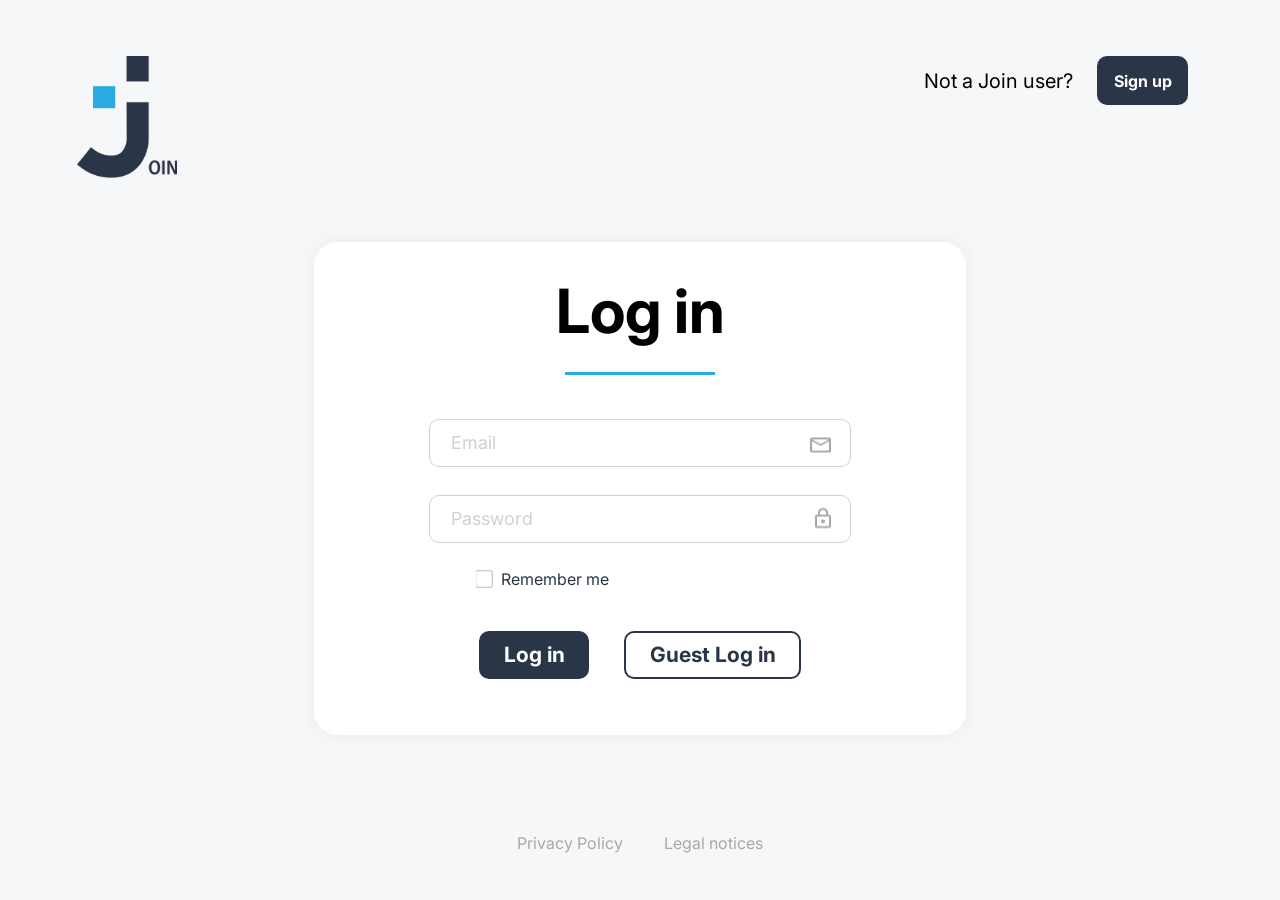
==== index.html @ 50a46d5f "log in mobile" ====
<!DOCTYPE html>
<html lang="en">
<head>
    <meta charset="UTF-8">
    <meta name="viewport" content="width=device-width, initial-scale=1.0">
    <title>Join</title>
    <link rel="icon" type="image/png" href="assets/img/logo_dark.png"/>
    <link rel="stylesheet" href="style.css">
    <script src="script.js"></script>
    <script src="js/index.js"></script>
    <link rel="preconnect" href="https://fonts.googleapis.com">
    <link rel="preconnect" href="https://fonts.gstatic.com" crossorigin>
    <link href="https://fonts.googleapis.com/css2?family=Inter:wght@100..900&display=swap" rel="stylesheet">
</head>

<body>

   <div class="index-main">
        <div class="index-header">
            <img src="assets/img/logo_dark.png" class="index-header-logo">
            <div class="index-header-div" id="signed-up-div">
             <span class="index-header-text">Not a Join user?</span>
             <button class="sign-up-btn" onclick="redirectTo('sign_up.html')">Sign up</button>
            </div>
            <div id="msg-div">You signed up successfully</div>
        </div>

        <div class="log-in">
        <h2>Log in</h2>
        <div class="log-in-underline"></div>
        <form onsubmit="logIn(); return false">
            <div class="index-input-container">
                <img src="assets/img/mail.png" class="index-input-icon" id="mail-icon">
                <input type="text" placeholder="Email" id="mail"  class="index-input" required>
            </div>
            <div class="index-input-container">
                <img src="assets/img/lock.png" class="index-input-icon" id="lock-icon">
                <input type="password" placeholder="Password" id="password" class="index-input" required>
            </div>

            <div class="log-in-row">
                <div class="checkbox-container">
                    <input type="checkbox" id="remember" name="remember" class="remember-checkbox">
                    <label for="remember" class="checkbox-label">Remember me</label>
                </div>
                <button class="forgot-btn">I forgot my password</button>

            </div>
           
            <div class="log-in-buttons-div" >
                <button type="submit" class="log-in-btn">Log in</button>
                <button class="guest-log-in-btn">Guest Log in</button>
            </div>
            
        </form>
        </div>

        <div class="index-header-div" id="sign-up-div-mobile">
            <span class="index-header-text">Not a Join user?</span>
            <button class="sign-up-btn" onclick="redirectTo('sign_up.html')">Sign up</button>
           </div>
    
    <div class="index-link-div">
        <a href="privacy_policy.html">Privacy Policy</a>
        <a href="legal_notice.html">Legal notices</a>
    </div>

   </div>

</body>
</html>
---- style.css ----
*{
    margin: 0;
    font-family: "Inter", sans-serif;
    box-sizing: border-box;
}

main{
    position: fixed;
    top: 96px;
    left: 232px;
    padding-top: 110px; 
    padding-left: 96px;
    background-color: rgb(246, 247, 248);
    width: 100vw;
    height: 100vh;
}

main * {
    border-radius: 10px;
}

.sidebar{
    position: fixed;
    display: flex;
    flex-direction: column;
    align-items: center;
    background-color: rgb(42, 54, 71);
    height: 100vh;
    width: 232px ;
    z-index: 10;
    border-radius: unset;
}

.sidebar-logo{
    width: 100.03px;
    height: 121.97px;
    margin-top: 64px;
    margin-bottom: 64px;
}

.sidebar-icon{
    height: 25px;
    width: 25px;
    margin-right: 8px;
    margin-left: 48px;
}

.sidebar-menu{
    display: flex;
    flex-direction: column;
    align-items: center;
    width: 100%;
    gap: 15px;
    margin-top: 64px;
}

.sidebar-menu-div{
    display: flex;
    align-items: center;
    height: 46px;
    width: 100%;
    color: rgb(205, 205, 205);
    transition: all 125ms;
    font-size: 16px;
}

a{
    text-decoration: none;
}

.sidebar-menu-div:hover{
    cursor: pointer;
    background-color: rgb(9, 25, 49);
}

.active-link{
    background-color: rgb(9, 25, 49);
    color: white;
}

.sidebar-menu-2{
    width: 100%;
    align-items: flex-start;
    gap: 4px;
    margin-top: 283px;
}

.sidebar-menu-2 a{
    color: rgb(168, 168, 168);
    font-size: 14px;
    padding: 8px 0 8px 0;
}

.sidebar-menu-2 a:hover{
    cursor: pointer;
    font-weight: bold;
    color: rgba(41, 171, 226, 1);
}

.sidebar-2-div{
    display: flex;
    flex-direction: column;
    width: 50%;
    margin-left: 56px;
}


header{
    position: fixed;
    top: 0;
    width: 100vw;
    height: 96px;
    display: flex;
    justify-content: space-between;
    align-items: center;
    box-shadow: 0px 4px 4px 0px rgba(0, 0, 0, 0.1);
    padding: 20px 40px 20px 348px;
    gap: 0px;
    z-index: 5;
    border-radius: unset;
}

.header-title{
    font-size: 20px;
    font-weight: 400;
}

.header-icons{
    display: flex;
    align-items: center;
    gap: 16px;
}

.help-icon{
    height: 20px;
    width: 20px;
    margin-right: 8px;
    transition: transform 100ms;
}

.help-icon:hover{
    cursor: pointer;
    transform: scale(1.2);
}

.user-initials{
    width: 48px;
    height: 48px;
    border: 3px solid rgba(42, 54, 71, 1);
    border-radius: 50%;
    display: flex;
    justify-content: center;
    align-items: center;
    color: rgba(41, 171, 226, 1);
    font-weight: bold;
    font-size: 20px;
}

.user-initials:hover{
    cursor: pointer;
    background-color: rgb(230, 230, 230);
}


.user-menu{
    position: absolute;
    top: 96px;
    right: 24px;
    display: flex;
    flex-direction: column;
    justify-content: center;
    background-color: rgba(42, 54, 71, 1);
    width: 158px;
    height: 164px;
    padding: 10px;
    gap: 8px;
    border-top-left-radius: 20px; 
    border-bottom-left-radius: 20px;
    border-bottom-right-radius: 20px;
    z-index: 25;
}

.user-menu a{
    color: rgb(205, 205, 205);
    text-decoration: none;
    font-size: 16px;
    padding: 8px 16px 8px 16px;
    
}

.user-menu a:hover{
    cursor: pointer;
    background-color: rgba(42,61,89,255);
}

.user-menu-bg{
    position: fixed;
    top: 0;
    left: 0;
    width: 100%;
    height: 100%;
    background: transparent;
    z-index: 20;
}

.d-none{
    display: none;
}

.header-logo-mobile{
    display: none;
    width: 32px;
    height: 39.02px;
}


.mobile-menu{
    display: flex !important;
    justify-content: space-between;
    align-items: center;
    padding: 0px 16px 0px 16px;
    background-color: rgb(42, 54, 71);
    position: fixed;
    bottom: 0;
    left: 0;
    width: 100vw;
    height: 80px;

}


.mobile-menu-div{
    padding: 15px 1px 15px 1px;
    color: rgb(205, 205, 205);
    font-size: 14px;
    line-height: 16.8px;
    display: flex;
    flex-direction: column;
    align-items: center;
    gap: 4px;   
    border-radius: 15px;
    width: 76px;
    height: 76px;
}

.mobile-menu-icon{
    width: 24px;
    height: 24px;
}

.mobile-menu-div:hover{
    cursor: pointer;
    background-color: rgb(9, 25, 49);
}



@media(min-width: 601px){
    .mobile-menu{
        display: none !important;
    }
    main{
        top: 96px;
        right: 232px;
    }
  
}


@media(max-width: 768px){
    header{
        padding: 20px 40px 20px 260px;
    }
}

@media(max-width: 600px){
    .sidebar{
        display: none;
    }
    .header-title{
        display: none;
    }
    .header-logo-mobile{
        display: block;
    }
    header{
        padding: 20px 16px 20px 16px;
        height: 80px;
    }
    .user-menu{
        top: 80px;
    }
    .help-icon{
        display: none;
    }
    .mobile-menu{
        display: block;
    }
    main{
        top: 80px;
        right: 0;
    }
}


h1{
    font-weight: 700;
    font-size: 61px;
}


form label{
    display: block;
    color: rgba(42, 54, 71, 1);
}

.add-task-form{
    display: flex;
    margin-top: 32px;
}

form input{
    width: 100%;
    border: 1px solid rgba(209, 209, 209, 1);
    padding: 12px 21px 12px 21px;
    gap: 10px;
    height: 48px;
    font-size: 18px;
    margin-top: 4px;
}

form select{
    width: 100%;
    border: 1px solid rgba(209, 209, 209, 1);
    padding: 12px 16px 12px 16px;
    gap: 10px;
    height: 48px;
    font-size: 18px;
    margin-top: 4px;
}



input::placeholder, textarea::placeholder{
    color: rgba(209, 209, 209, 1);
}

#description{
    height: 120px; 
    overflow: auto;
    vertical-align: top;
    box-sizing: border-box;
    border: 1px solid rgba(209, 209, 209, 1);
    padding: 18px 16px 18px 16px;
    gap: 10px;
    width: 100%;
    font-size: 18px;
    margin-top: 4px;
}


.addTaskColumn{
    width: 440px;
}

.addTaskBorder{
    background-color:  rgba(209, 209, 209, 1);
    height: 424px;
    width: 1px;
    margin-left: 32px;
    margin-right: 32px;
}

.input{
    margin-bottom: 8px;
}


.required-label{
    font-size: 12px;
    color: rgba(255, 129, 144, 1);
    height: 15px;
    opacity: 0;
}

.prio-btns{
    display: flex;
    justify-content: space-between;
    flex-wrap: wrap;
    margin-top: 8px;
    width: 100%;
}

.input-container{
    position: relative;
    height: 56px;
    width: 136px;
}

.input-container input{
    position: absolute;
    height: 100%;
    width: 100%;
    cursor: pointer;
    z-index: 2;
    opacity: 0;
}


.input-container .radio-tile{
    display: flex;
    align-items: center;
    justify-content: center;
    height: 100%;
    transition: all 125ms ease;
    background-color: white;
}


input:checked + #urgent-tile{
    background-color: rgb(255, 61, 0);
}
input:checked + #medium-tile{
    background-color: rgb(255, 168, 0);
}
input:checked + #low-tile{
    background-color: rgb(122, 226, 41);
}

#medium-img{
    filter: brightness(0) saturate(100%) invert(65%) sepia(96%) saturate(1913%) hue-rotate(357deg) brightness(103%) contrast(108%);
}

input:checked + .radio-tile label, input:checked + .radio-tile img{
    color: white;
    filter: brightness(0) saturate(100%) invert(100%) sepia(0%) saturate(3496%) hue-rotate(202deg) brightness(109%) contrast(94%) !important;
    font-weight: bold;
}

.radio-tile img{
    margin-left: 8px;
}


.subtask-input-container{
    display: flex;
    align-items: center;
    border: 1px solid rgba(209, 209, 209, 1);
    background-color: white;
    height: 48px;
    padding-bottom: 3px;
}

#subtasks{
    width: 93%;
    border: none;
    height: 96%;
}

#subtasks:focus{
    outline:none;
}

.subtask-input-container:focus-within{
    outline: 1px solid black;
}

label{
    margin-bottom: 4px;
}

.add-subtask-icon:hover{
    cursor: pointer;
    background: rgb(228, 228, 228);
    border-radius: 50%;
}

#subtasks-list{
    margin-top: 4px;
    width: 100%;
    padding: 0;
}

#subtasks-list li{
    display: flex ;
    justify-content: space-between;
    align-items: center;
    padding: 2px 8px 2px 32px;
    width: 100%;
    transition: all 125ms ease;
}

.subtasks-icons{
    display: flex;
    gap: 8px;
    padding-top: 4px;
}

.subtask-icon{
    height: 20px;
    width: 20px;
    opacity: 0;
}

.subtask-input{
    padding: 0;
    font-size: 14px;
    border: none;
    padding-left: 4px;
    height: 18px;
    width: 80%;
    margin: 0;
    transition: all 125ms ease;
    background-color: rgb(246, 247, 248)
}

.subtask-input:focus{
    outline: none ;
}

.subtask-input:hover{
    cursor: pointer;
    background-color: rgb(228, 228, 228);
}

.bullet-point{
    width: 3px;
    height: 3px;
    margin-right: 0;
}

#subtasks-list li:hover{
    background-color: rgb(228, 228, 228);
    cursor: pointer;
}

#subtasks-list li:hover .subtask-input{
    background-color: rgb(228, 228, 228);
}

#subtasks-list li:hover .subtask-icon {
    opacity: 1;
  }

  .subtask-icon:hover{
    transform: scale(1.2);
  }

  .form-bottom{
    position: fixed;
    bottom: 80px;
    display: flex;
    justify-content: space-between;
    align-items: end;
    width: 944px;
  }

.red{
    color: rgb(255, 129, 144);
}

.form-btns-div{
    width: 309px;
    display: flex;
    justify-content: space-between;
}

.form-btns-div button{
    height: 56px;
    display: flex;
    align-items: center;
    justify-content: center;
    transition: all 75ms ease;
}

.clear-btn{
    width: 110px;
    color: rgba(42, 54, 71, 1);
    font-size: 20px;
    border: 1px solid rgba(42, 54, 71, 1);
    background-color: white;
}

.create-task-btn{
    font-size: 21px;
    font-weight: 700;
    width: 183px;
    color: white;
    background-color: rgba(42, 54, 71, 1);
    border: unset;
}


.btn-icon{
    margin-left: 4px;
}

.clear-btn:hover{
    cursor: pointer;
    border: 2px solid rgba(41, 171, 226, 1);
    color: rgba(41, 171, 226, 1);
}

.create-task-btn:hover{
    cursor: pointer;
    background-color: rgba(41, 171, 226, 1);
}

.clear-btn:hover .btn-icon{
    filter: brightness(0) saturate(100%) invert(55%) sepia(74%) saturate(886%) hue-rotate(165deg) brightness(94%) contrast(87%);
}


.info-header{
    display: flex;
    justify-content: space-between;
    align-items: center;
    width: 95%;
    margin-bottom: 24px;
}

.return-img{
    width: 37px;
    height: 37px;
    transition: all 100ms ease;
}

.return-img:hover{
    cursor: pointer;
    transform: scale(1.1)
}

.info-main{
    position: fixed;
    top: 96px;
    left: 232px;
    padding-top: 110px; 
    padding-left: 96px;
    padding-right: 40px;
    background-color: rgb(246, 247, 248);
    width: calc(100vw - 232px);
    height: calc(100vh - 96px);
    overflow: auto;
}

h2{
    margin-top: 24px;
}

.blue{
    color:rgba(41, 171, 226, 1);
}



@media(max-height: 800px){
    header{
        height: 88px;
    }
    .user-initials{
        width: 40px;
        height: 40px;
        font-size: 16px;
    }
    main{
        top: 88px;
        padding-left: 80px;
        padding-top: 40px;
    }
    .info-main{
        top: 88px;
        padding-left: 80px;
        padding-top: 40px;
        padding-bottom: 40px;
        height: calc(100vh - 88px);
    }
    .sidebar-menu{
        margin-top: 20px;
    }
    .sidebar-menu-2{
        margin-top: 18vh;
    }
    h1{
        font-size: 48px;
    }
    .add-task-form{
        margin-top: 32px;
    }
    form input{
        height: 40px;
        font-size: 16px;
    }
    form select{
        height: 40px;
        font-size: 16px;
    }
    #description{
        height: 100px;
        font-size: 16px;
    }
    .addTaskColumn{
        width: 30vw;
    }
    .addTaskBorder{
        height: 55vh;
    }
    .input-container{
        height: 48px;
    }
    .subtask-input-container{
        height: 40px;
    }
    #subtasks-list li{
        font-size: 14px;
    }
    .form-bottom{
        width: 64vw;
        bottom: 32px;
    }
    .form-btns-div{
        width: 23vw;
    }
    .form-btns-div button{
        height: 44px;
    }
    .clear-btn{
        width: 10vw;
        font-size: 17px;
    }
    .create-task-btn{
        font-size: 18px;
        width: 12vw;
    }
    form select{
        padding: 8px 16px 8px 16px;
    }

}


::-webkit-scrollbar {
    width: 0.6vw;
    color: rgb(7, 7, 31);
    
  }

  ::-webkit-scrollbar-track {
    background: rgb(246, 247, 248);
  }

  ::-webkit-scrollbar-thumb {
    background: grey;
    border-radius: 16px;
  }

  ::-webkit-scrollbar-thumb:hover {
    background: #555;
  }


.help-table{
    width: 100%;
    border-collapse: collapse;
    margin-bottom: 24px;
}

.help-table td{
    vertical-align: top;
    padding: 10px;
}

.help-table td:first-child {
    padding-right: 20px;
}

.help-table h2, .help-table h3, .help-table span {
    margin: 0;
}

.help-table h2 {
    margin-bottom: 10px;
}


.index-main{
    width: 100vw;
    height: 100vh;
    display: flex;
    flex-direction: column;
    align-items: center;
    background-color: rgb(246, 247, 248);
}

.index-header{
    width: 100%;
    display: flex;
    justify-content: space-between;
    padding-left: 77px;
    padding-right: 77px;
    margin-top: 56px;
}

.index-header-logo{
    height: 121.97px;
    width: 100.03px;
}

.index-header-div{
    display: flex;
    align-items: center;
    height: 49px;
    width: 279px;
}

.index-header-text{
    font-size: 20px;
    margin-right: 24px;
}

.sign-up-btn{
    height: 49px;
    width: 91px;
    color: white;
    background-color: rgba(42, 54, 71, 1);
    font-size: 16px;
    font-weight: 700;
    border-radius: 10px;
    border: unset;
    transition: all 125ms ease;
}

.sign-up-btn:hover{
    cursor: pointer;
    background-color: rgba(41, 171, 226, 1);
}

.log-in{
    width: 652px;
    height: 493px;
    background-color: white;
    display: flex;
    flex-direction: column;
    align-items: center;
    border-radius: 24px;
    margin-top: 64px;
    box-shadow: 0px 0px 14px 3px rgba(0, 0, 0, 0.04);
}

.log-in h2{
    font-size: 61px;
    margin-top: 32px;
}

.index-input-container{
    position: relative;
    width: 100%;
    display: flex;
    align-items: center;
}

.index-input-icon{
    border-radius: 0;
    position: absolute;
    right: 20px;
    transform: translateY(-50%);
}

#mail-icon{
    width: 21px;
    height: 16px;
}

#lock-icon{
    width: 16px;
    height: 21px;
}

.index-input{
    border-radius: 10px;
    width: 100%;
    margin-bottom: 24px;
    height: 48px;
}

.log-in form{
    width: 422px;
    display: flex;
    flex-direction: column;
    align-items: center;
    margin-top: 16px;
}

.log-in-underline{
    background-color: rgba(41, 171, 226, 1);
    height: 3px;
    width: 150px;
    margin-top: 24px;
    margin-bottom: 24px;
}

.checkbox-container{
    display: flex;
    align-items: center;
    white-space: nowrap;
    width: 142px;
    height: 24px;
}

.checkbox-label{
    margin: 0;
}


input[type=checkbox] {
    transform: scale(0.5);
    margin: 0;
}

.log-in-buttons-div{
    margin-top: 32px;
    display: flex;
    width: 322px;
    height: 48px;
    justify-content: space-between;
}

.log-in-btn{
    height: 100%;
    width: 110px;
    color: white;
    background-color: rgba(42, 54, 71, 1);
    border-radius: 10px;
    font-weight: 700;
    font-size: 21px;
    border: unset;
    transition: all 125ms ease;
}

.checkbox-label:hover{
    cursor: pointer;
}

.remember-checkbox:hover{
    cursor: pointer;
}

.log-in-btn:hover{
    cursor: pointer;
    background-color: rgba(41, 171, 226, 1);
}


.guest-log-in-btn{
    height: 100%;
    width: 177px;
    color: rgba(42, 54, 71, 1);
    border: 2px solid rgba(42, 54, 71, 1);
    background-color: white;
    border-radius: 10px;
    font-weight: 700;
    font-size: 21px;
    transition: all 125ms ease;
}

.guest-log-in-btn:hover{
    cursor: pointer;
    color: rgba(41, 171, 226, 1);
    border: 2px solid rgba(41, 171, 226, 1);
}

.log-in-row{
    display: flex;
    margin-bottom: 8px;
}

.forgot-btn{
    background: transparent;
    border: none;
    color: rgba(41, 171, 226, 1);
    font-size: 16px;
    margin-left: 32px;
    opacity: 0;
}

.index-link-div{
    display: flex;
    justify-content: space-between;
    width: 246px;
    height: 35px;   
    position: fixed;
    bottom: 32px;
}

.index-link-div a{
    text-decoration: none;
    color: rgba(168, 168, 168, 1);
    font-size: 16px;
    transition: all 100ms ease;
}

.index-link-div a:hover{
    color: rgba(41, 171, 226, 1);
    font-weight: bold;
}

.sign-up{
    position: relative;
    width: 598px;
    height: 630px;
    background-color: white;
    display: flex;
    flex-direction: column;
    align-items: center;
    border-radius: 24px;
    margin-top: 32px;
    box-shadow: 0px 0px 14px 3px rgba(0, 0, 0, 0.04);
}

.index-header-2{
    width: 100%;
    display: flex;
    justify-content: flex-start;
    padding-left: 77px;
    padding-right: 77px;
    margin-top: 32px;
}

.sign-up h2{
    font-size: 61px;
    font-weight: 700;
}

.sign-up form{
    width: 422px;
    display: flex;
    flex-direction: column;
    align-items: center;
    margin-top: 16px;
}

.sign-up form input[type=checkbox] {
    transform: scale(1);
    margin-right: 16px;
}

.sign-up-row{
    width: 100%;
    display: flex;
    justify-content: center;
}

.sign-up-btn-2{
    height: 55px;
    width: 110px;
    color: white;
    background-color: rgba(42, 54, 71, 1);
    border-radius: 10px;
    font-weight: 700;
    font-size: 21px;
    border: unset;
    transition: all 125ms ease;
    margin-top: 32px;
}

.sign-up-btn-2:hover{
    cursor: pointer;
    background-color: rgba(41, 171, 226, 1);
}

.sign-up-btn-2:disabled:hover {
    background-color: rgba(42, 54, 71, 1); 
    cursor: default; 
}

.checkbox-container-2{
    display: flex;
    align-items: center;
    white-space: nowrap;
    width: 231px;
    height: 24px;
    margin-top: 8px;
}

.checkbox-container-2 a{
    text-decoration: none;
    color: rgba(41, 171, 226, 1);
}

.return-img-sign-up{
    position: absolute;
    left: 48px;
    top: 44px;
    transition: all 100ms ease;
}

.return-img-sign-up:hover{
    cursor: pointer;
    transform: scale(1.1)

}



#msg-div{
    width: 312px;
    height: 56px;
    color: white;
    background-color: rgba(42, 54, 71, 1);
    font-size: 20px;
    border-radius: 16px;
    display: flex;
    justify-content: center;
    align-items: center;
    display: none;
}


@media (max-height:800px){
    .index-header, .index-header-2{
        margin-top: 24px;
    }
    .index-header-logo{
        height: 100px;
        width: 80px;
    }
    .index-header-div{
        height: 40px;
    }
    .index-header-text{
        font-size: 18px;
    }
    .sign-up-btn{
        height: 40px;
    }
    .log-in{
        height: 420px;
        width: 520px;
        margin-top: 56px;
    }
    .log-in h2, .sign-up h2{
        font-size: 48px;
        margin-top: 32px;
    }
    .index-input{
        height: 40px;
        margin-bottom: 24px;
    }
    .sign-up .index-input{
        margin-bottom: 12px;
    }
    .sign-up .index-input-icon{
        margin-top: 12px;
    }
    .log-in form{
        margin-top: 16px;
        width: 400px;
    }
    .checkbox-container{
        height: 16px;
    }
    .log-in-buttons-div{
        margin-top: 24px;
        height: 40px;
    }
    .index-link-div{
        bottom: 8px;
    }
    .index-link-div a{
        font-size: 14px;
    }

    .sign-up{
        width: 550px;
        height: 510px;
    }
    .sign-up form{
        margin-top: 8px;
    }
    .sign-up-btn-2{
        margin-top: 24px;
    }
}


#sign-up-div-mobile{
    display: none;
}

@media(max-width:600px){
    #signed-up-div{
        display: none;
    }
    #sign-up-div-mobile{
        display: block;
        margin-top: 32px;
    }
    .index-header-logo{
        width:64px;
        height: 78px;
    }
    .index-header{
        padding-left: 40px;
    }
    .log-in, .sign-up{
        width: 100%;
    }
    .sign-up{
        height: 540px;
    }
    .index-input{
        height: 48px;
    }
    .log-in form, .sign-up form{
        width: 80%;
    }
    .log-in-buttons-div{
        width: 75%;
    }
}

@media(max-width: 500px){
    .log-in{
        height: 460px;
        margin-top: 40px;
    }
    .log-in h2, .sign-up h2{
        font-size: 47px;
        margin-top: 24px;
    }
    .sign-up{
        height: 500px;
    }

    .log-in-buttons-div{
       flex-direction: column;
       width: 100%;
       height: 100px;
       align-items: center;
    }
    .log-in-btn{
        width: 180px;
        margin-bottom: 8px;
        height: 51px;
    }
    .guest-log-in-btn{
        width: 180px;
        height: 51px;
    }
    .log-in-underline{
        margin-top: 16px;
        margin-bottom: 8px;
    }
    .index-header-text{
        font-size: 16px;
    }
   
}

@media(max-width: 400px){
    .log-in-buttons-div{
        margin-top: 8px;
     }
     .return-img-sign-up{
        left: 32px;
     }
}
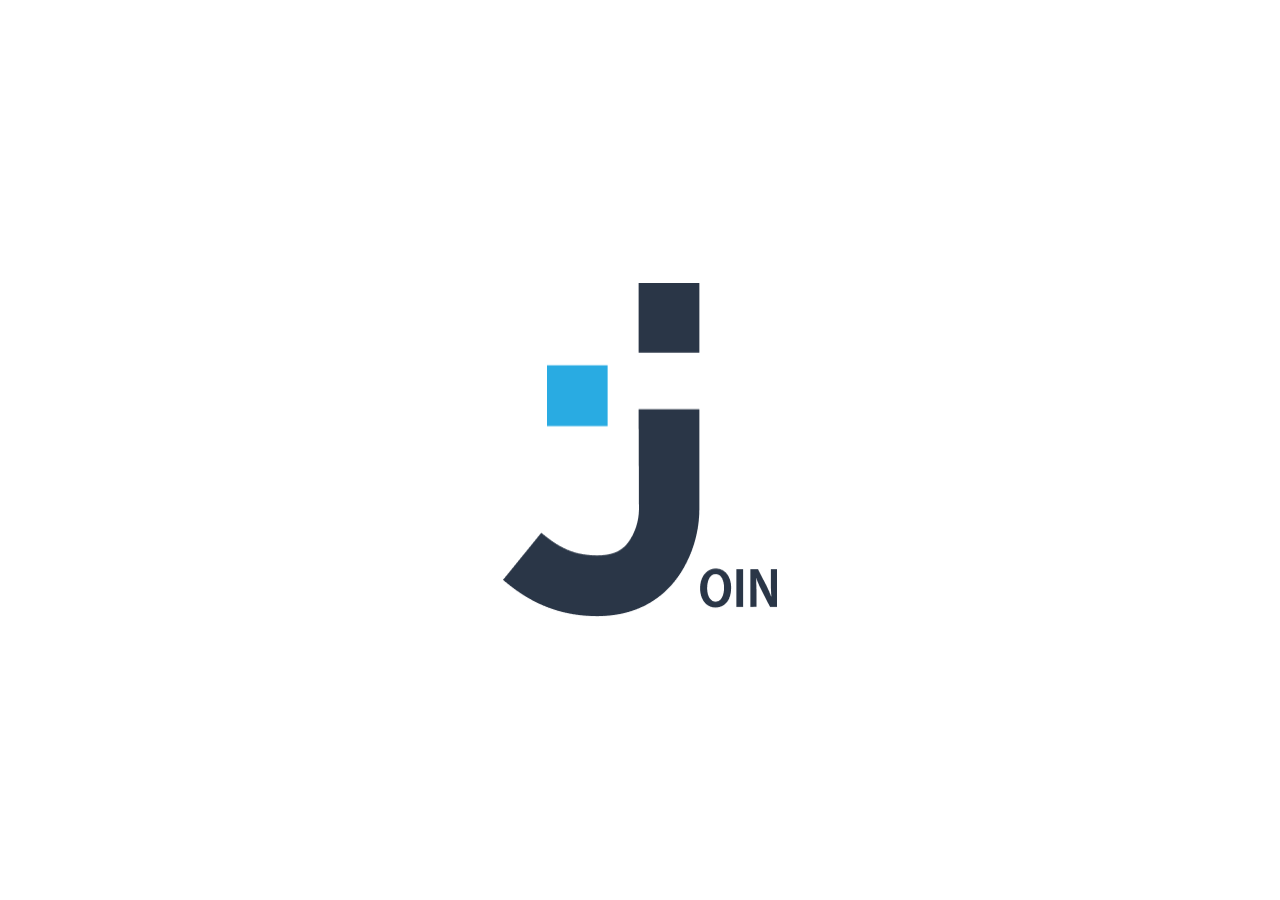
==== commit 7c2864df: "index logo animation" ====
--- a/index.html
+++ b/index.html
@@ -14,10 +14,13 @@
 </head>
 
 <body>
+    <div class="initial-logo-div" id="initial-logo-div">
+        <img src="assets/img/logo_dark.png" class="initial-index-logo" id="initial-index-logo">
+    </div>
 
-   <div class="index-main">
+   <div class="index-main hidden" id="main-content">
         <div class="index-header">
-            <img src="assets/img/logo_dark.png" class="index-header-logo">
+            <img src="assets/img/logo_dark.png" class="index-header-logo" id="index-header-logo">
             <div class="index-header-div" id="signed-up-div">
              <span class="index-header-text">Not a Join user?</span>
              <button class="sign-up-btn" onclick="redirectTo('sign_up.html')">Sign up</button>
@@ -26,46 +29,45 @@
         </div>
 
         <div class="log-in">
-        <h2>Log in</h2>
-        <div class="log-in-underline"></div>
-        <form onsubmit="logIn(); return false">
-            <div class="index-input-container">
-                <img src="assets/img/mail.png" class="index-input-icon" id="mail-icon">
-                <input type="text" placeholder="Email" id="mail"  class="index-input" required>
-            </div>
-            <div class="index-input-container">
-                <img src="assets/img/lock.png" class="index-input-icon" id="lock-icon">
-                <input type="password" placeholder="Password" id="password" class="index-input" required>
-            </div>
+            <h2>Log in</h2>
+            <div class="log-in-underline"></div>
+            <form onsubmit="logIn(); return false">
+                <div class="index-input-container">
+                    <img src="assets/img/mail.png" class="index-input-icon" id="mail-icon">
+                    <input type="text" placeholder="Email" id="mail"  class="index-input" required>
+                </div>
+                <div class="index-input-container">
+                    <img src="assets/img/lock.png" class="index-input-icon" id="lock-icon">
+                    <input type="password" placeholder="Password" id="password" class="index-input" required>
+                </div>
 
-            <div class="log-in-row">
-                <div class="checkbox-container">
-                    <input type="checkbox" id="remember" name="remember" class="remember-checkbox">
-                    <label for="remember" class="checkbox-label">Remember me</label>
+                <div class="log-in-row">
+                    <div class="checkbox-container">
+                        <input type="checkbox" id="remember" name="remember" class="remember-checkbox">
+                        <label for="remember" class="checkbox-label">Remember me</label>
+                    </div>
+                    <button class="forgot-btn">I forgot my password</button>
+
                 </div>
-                <button class="forgot-btn">I forgot my password</button>
-
-            </div>
-           
-            <div class="log-in-buttons-div" >
-                <button type="submit" class="log-in-btn">Log in</button>
-                <button class="guest-log-in-btn">Guest Log in</button>
-            </div>
             
-        </form>
+                <div class="log-in-buttons-div" >
+                    <button type="submit" class="log-in-btn">Log in</button>
+                    <button class="guest-log-in-btn">Guest Log in</button>
+                </div>
+                
+            </form>
         </div>
 
         <div class="index-header-div" id="sign-up-div-mobile">
             <span class="index-header-text">Not a Join user?</span>
             <button class="sign-up-btn" onclick="redirectTo('sign_up.html')">Sign up</button>
-           </div>
+        </div>
     
-    <div class="index-link-div">
-        <a href="privacy_policy.html">Privacy Policy</a>
-        <a href="legal_notice.html">Legal notices</a>
+        <div class="index-link-div">
+            <a href="privacy_policy.html">Privacy Policy</a>
+            <a href="legal_notice.html">Legal notices</a>
+        </div>
     </div>
-
-   </div>
 
 </body>
 </html>
--- a/style.css
+++ b/style.css
@@ -18,6 +18,7 @@
 main * {
     border-radius: 10px;
 }
+
 
 .sidebar{
     position: fixed;
@@ -789,6 +790,11 @@
     flex-direction: column;
     align-items: center;
     background-color: rgb(246, 247, 248);
+    transition: all 125ms ease;
+}
+
+#main-content{
+    transition: all 125ms ease;
 }
 
 .index-header{
@@ -803,6 +809,14 @@
 .index-header-logo{
     height: 121.97px;
     width: 100.03px;
+    transition: all 2s ease;
+}
+
+.index-header-logo-size{
+    height: 121.97px;
+    width: 100.03px;
+    position: absolute;
+    transition: all 2s ease;
 }
 
 .index-header-div{
@@ -1263,4 +1277,39 @@
      .return-img-sign-up{
         left: 32px;
      }
+}
+
+
+.hidden{
+    opacity: 0;
+    transition: all 125ms ease;
+}
+
+.initial-logo-div{
+    height: 100vh;
+    width: 100vw;
+    display: flex;
+    justify-content: center;
+    align-items: center;
+    position: absolute;
+}
+
+.initial-index-logo{
+    position: absolute;
+    top: 50%;
+    left: 50%;
+    transform: translate(-50%, -50%);
+    width: 274px;
+    height: 334px;
+    transition: all 2s ease;
+}
+
+@media(max-width:480px){
+    .initial-logo-div{
+        background-color: rgba(42, 54, 71, 1);
+    }
+    .initial-index-logo{
+        height: 121.97px;
+        width: 100.03px;
+    }
 }
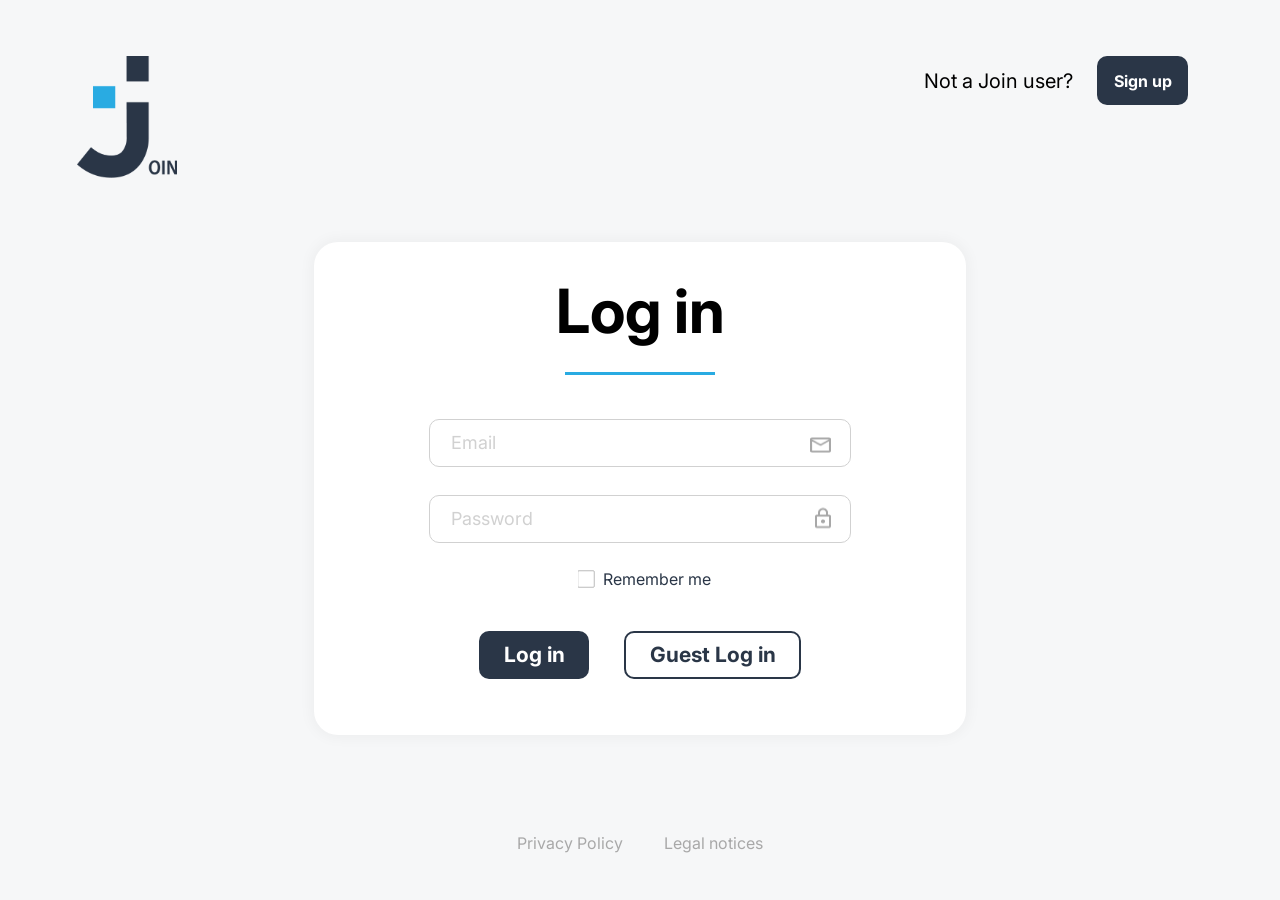
==== commit 9a7191f9: "fixed login js" ====
--- a/index.html
+++ b/index.html
@@ -6,7 +6,7 @@
     <title>Join</title>
     <link rel="icon" type="image/png" href="assets/img/logo_dark.png"/>
     <link rel="stylesheet" href="style.css">
-    <script src="script.js"></script>
+    <script src="script.js" defer></script>
     <script src="js/index.js"></script>
     <link rel="preconnect" href="https://fonts.googleapis.com">
     <link rel="preconnect" href="https://fonts.gstatic.com" crossorigin>
@@ -22,20 +22,20 @@
         <div class="index-header">
             <img src="assets/img/logo_dark.png" class="index-header-logo" id="index-header-logo">
             <div class="index-header-div" id="signed-up-div">
-             <span class="index-header-text">Not a Join user?</span>
-             <button class="sign-up-btn" onclick="redirectTo('sign_up.html')">Sign up</button>
+                <span class="index-header-text">Not a Join user?</span>
+                <button class="sign-up-btn" onclick="redirectTo('sign_up.html')">Sign up</button>
             </div>
-            <div id="msg-div">You signed up successfully</div>
+            
         </div>
 
         <div class="log-in">
             <h2>Log in</h2>
             <div class="log-in-underline"></div>
-            <form onsubmit="logIn(); return false">
+            <form onsubmit="postUserData(); return false">
                 <div class="index-input-container">
                     <img src="assets/img/mail.png" class="index-input-icon" id="mail-icon">
-                    <input type="text" placeholder="Email" id="mail"  class="index-input" required>
-                </div>
+                    <input type="email" placeholder="Email" id="mail"  class="index-input" required>
+                </div> 
                 <div class="index-input-container">
                     <img src="assets/img/lock.png" class="index-input-icon" id="lock-icon">
                     <input type="password" placeholder="Password" id="password" class="index-input" required>
@@ -46,15 +46,12 @@
                         <input type="checkbox" id="remember" name="remember" class="remember-checkbox">
                         <label for="remember" class="checkbox-label">Remember me</label>
                     </div>
-                    <button class="forgot-btn">I forgot my password</button>
-
                 </div>
-            
+                
                 <div class="log-in-buttons-div" >
                     <button type="submit" class="log-in-btn">Log in</button>
-                    <button class="guest-log-in-btn">Guest Log in</button>
+                    <button type="button" onclick="guestLogIn()" class="guest-log-in-btn">Guest Log in</button>
                 </div>
-                
             </form>
         </div>
 
@@ -64,10 +61,11 @@
         </div>
     
         <div class="index-link-div">
-            <a href="privacy_policy.html">Privacy Policy</a>
-            <a href="legal_notice.html">Legal notices</a>
+            <a href="privacy_policy.html" target="_blank" onclick="saveCurrentPage()">Privacy Policy</a>
+            <a href="legal_notice.html" target="_blank" onclick="saveCurrentPage()">Legal notices</a>
         </div>
     </div>
 
+        <div id="log-in-msg">Email or password are incorrect!</div>
 </body>
 </html>
--- a/style.css
+++ b/style.css
@@ -3,6 +3,8 @@
     font-family: "Inter", sans-serif;
     box-sizing: border-box;
 }
+
+
 
 main{
     position: fixed;
@@ -10,9 +12,15 @@
     left: 232px;
     padding-top: 110px; 
     padding-left: 96px;
+    /* padding-bottom: 120px; */
     background-color: rgb(246, 247, 248);
-    width: 100vw;
-    height: 100vh;
+    width: calc(100vw - 232px);
+    height: calc(100vh - 96px);
+    /* overflow-y: auto; */
+}
+
+#board-main{
+    overflow-y: auto;
 }
 
 main * {
@@ -141,7 +149,7 @@
 
 .help-icon:hover{
     cursor: pointer;
-    transform: scale(1.2);
+    transform: scale(1.1);
 }
 
 .user-initials{
@@ -181,6 +189,27 @@
     z-index: 25;
 }
 
+.scd-options-menu{
+    position: absolute;
+    bottom: 110px;
+    right: 8px;
+    display: flex;
+    flex-direction: column;
+    justify-content: center;
+    background-color: white;
+    width: 116px;
+    height: 100px;
+    padding: 10px;
+    gap: 8px;
+    border-top-left-radius: 20px; 
+    border-bottom-left-radius: 20px;
+    border-bottom-right-radius: 20px;
+    z-index: 25;
+    box-shadow: 0px 4px 4px 0px rgba(0, 0, 0, 0.25);
+    transition: all 125ms ease;
+
+}
+
 .user-menu a{
     color: rgb(205, 205, 205);
     text-decoration: none;
@@ -226,7 +255,7 @@
     left: 0;
     width: 100vw;
     height: 80px;
-
+    z-index: 10;
 }
 
 
@@ -300,6 +329,8 @@
     main{
         top: 80px;
         right: 0;
+        width: 100vw;
+        height: calc(100vh - 140px);
     }
 }
 
@@ -359,6 +390,19 @@
     margin-top: 4px;
 }
 
+#edit-description{
+    height: 120px; 
+    overflow: auto;
+    vertical-align: top;
+    box-sizing: border-box;
+    border: 1px solid rgba(209, 209, 209, 1);
+    padding: 18px 16px 18px 16px;
+    gap: 10px;
+    width: 100%;
+    font-size: 18px;
+    margin-top: 4px;
+}
+
 
 .addTaskColumn{
     width: 440px;
@@ -387,7 +431,6 @@
 .prio-btns{
     display: flex;
     justify-content: space-between;
-    flex-wrap: wrap;
     margin-top: 8px;
     width: 100%;
 }
@@ -415,7 +458,9 @@
     height: 100%;
     transition: all 125ms ease;
     background-color: white;
-}
+    border-radius: 12px;
+}
+
 
 
 input:checked + #urgent-tile{
@@ -458,7 +503,17 @@
     height: 96%;
 }
 
+#subtasks-edit{
+    width: 93%;
+    border: none;
+    height: 96%;
+}
+
 #subtasks:focus{
+    outline:none;
+}
+
+#subtasks-edit:focus{
     outline:none;
 }
 
@@ -489,6 +544,2769 @@
     padding: 2px 8px 2px 32px;
     width: 100%;
     transition: all 125ms ease;
+}
+
+.subtasks-icons{
+    display: flex;
+    gap: 8px;
+    padding-top: 4px;
+}
+
+.subtask-icon{
+    height: 20px;
+    width: 20px;
+    opacity: 0;
+}
+
+.subtask-input{
+    padding: 0;
+    font-size: 14px;
+    border: none;
+    padding-left: 4px;
+    height: 18px;
+    width: 80%;
+    margin: 0;
+    transition: all 125ms ease;
+    background-color: rgb(246, 247, 248);
+}
+
+.subtask-input:focus{
+    outline: none ;
+}
+
+.subtask-input:hover{
+    cursor: pointer;
+    background-color: rgb(228, 228, 228);
+}
+
+.bullet-point{
+    width: 3px;
+    height: 3px;
+    margin-right: 0;
+}
+
+#subtasks-list li:hover{
+    background-color: rgb(228, 228, 228);
+    cursor: pointer;
+}
+
+#subtasks-list li:hover .subtask-input{
+    background-color: rgb(228, 228, 228);
+}
+
+#subtasks-list li:hover .subtask-icon {
+    opacity: 1;
+  }
+
+  .subtask-icon:hover{
+    transform: scale(1.1);
+  }
+
+  .form-bottom{
+    position: fixed;
+    bottom: 80px;
+    display: flex;
+    justify-content: space-between;
+    align-items: end;
+    width: 944px;
+  }
+
+.red{
+    color: rgb(255, 129, 144);
+}
+
+.form-btns-div{
+    width: 309px;
+    display: flex;
+    justify-content: space-between;
+}
+
+.form-btns-div button{
+    height: 56px;
+    display: flex;
+    align-items: center;
+    justify-content: center;
+    transition: all 75ms ease;
+}
+
+.clear-btn{
+    width: 110px;
+    color: rgba(42, 54, 71, 1);
+    font-size: 20px;
+    border: 1px solid rgba(42, 54, 71, 1);
+    background-color: white;
+}
+
+.create-task-btn{
+    font-size: 21px;
+    font-weight: 700;
+    width: 183px;
+    color: white;
+    background-color: rgba(42, 54, 71, 1);
+    border: unset;
+}
+
+
+.btn-icon{
+    margin-left: 4px;
+}
+
+.clear-btn:hover{
+    cursor: pointer;
+    border: 2px solid rgba(41, 171, 226, 1);
+    color: rgba(41, 171, 226, 1);
+}
+
+.create-task-btn:hover{
+    cursor: pointer;
+    background-color: rgba(41, 171, 226, 1);
+}
+
+.clear-btn:hover .btn-icon{
+    filter: brightness(0) saturate(100%) invert(55%) sepia(74%) saturate(886%) hue-rotate(165deg) brightness(94%) contrast(87%);
+}
+
+
+.info-header{
+    display: flex;
+    justify-content: space-between;
+    align-items: center;
+    width: 95%;
+    margin-bottom: 24px;
+}
+
+.return-img{
+    width: 37px;
+    height: 37px;
+    transition: all 100ms ease;
+}
+
+.return-img:hover{
+    cursor: pointer;
+    transform: scale(1.1)
+}
+
+.info-main{
+    position: fixed;
+    top: 96px;
+    left: 232px;
+    padding-top: 110px; 
+    padding-left: 96px;
+    padding-right: 40px;
+    padding-bottom: 64px;
+    background-color: rgb(246, 247, 248);
+    width: calc(100vw - 232px);
+    height: calc(100vh - 96px);
+    overflow-y: auto;
+    
+}
+
+h2{
+    margin-top: 24px;
+}
+
+.blue{
+    color:rgba(41, 171, 226, 1);
+}
+
+
+
+@media(max-height: 800px){
+    header{
+        height: 88px;
+    }
+    main{
+        height: calc(100vh - 88px);
+    }
+    .user-menu{
+        top: 88px;
+    }
+    .user-initials{
+        width: 40px;
+        height: 40px;
+        font-size: 16px;
+    }
+    main{
+        top: 88px;
+        padding-left: 80px;
+        padding-top: 40px;
+    }
+    .info-main{
+        top: 88px;
+        padding-left: 80px;
+        padding-top: 40px;
+        padding-bottom: 40px;
+        height: calc(100vh - 88px);
+    }
+    .sidebar-menu{
+        margin-top: 20px;
+    }
+    .sidebar-menu-2{
+        margin-top: 18vh;
+    }
+    h1{
+        font-size: 48px;
+    }
+    .add-task-form{
+        margin-top: 32px;
+    }
+    form input{
+        height: 40px;
+        font-size: 16px;
+    }
+    form select{
+        height: 40px;
+        font-size: 16px;
+    }
+    #description{
+        height: 100px;
+        font-size: 16px;
+    }
+    .addTaskColumn{
+        width: 30vw;
+    }
+    .addTaskBorder{
+        height: 55vh;
+    }
+    .input-container{
+        height: 48px;
+    }
+    .subtask-input-container{
+        height: 40px;
+    }
+    #subtasks-list li{
+        font-size: 14px;
+    }
+    .form-bottom{
+        width: 64vw;
+        bottom: 32px;
+    }
+    .form-btns-div{
+        width: 23vw;
+    }
+    .form-btns-div button{
+        height: 44px;
+    }
+    .clear-btn{
+        width: 10vw;
+        font-size: 17px;
+    }
+    .create-task-btn{
+        font-size: 18px;
+        width: 12vw;
+    }
+    form select{
+        padding: 8px 16px 8px 16px;
+    }
+
+}
+
+
+::-webkit-scrollbar {
+    width: 0.6vw;
+    color: rgb(7, 7, 31);
+    
+  }
+
+  ::-webkit-scrollbar-track {
+    background: rgb(246, 247, 248);
+  }
+
+  ::-webkit-scrollbar-thumb {
+    background: grey;
+    border-radius: 16px;
+  }
+
+  ::-webkit-scrollbar-thumb:hover {
+    background: #555;
+  }
+
+
+.help-table{
+    width: 100%;
+    border-collapse: collapse;
+    margin-bottom: 24px;
+}
+
+.help-table td{
+    vertical-align: top;
+    padding: 10px;
+}
+
+.help-table td:first-child {
+    padding-right: 20px;
+}
+
+.help-table h2, .help-table h3, .help-table span {
+    margin: 0;
+}
+
+.help-table h2 {
+    margin-bottom: 10px;
+}
+
+
+.index-main{
+    width: 100vw;
+    height: 100vh;
+    display: flex;
+    flex-direction: column;
+    align-items: center;
+    background-color: rgb(246, 247, 248);
+    transition: all 125ms ease;
+}
+
+#main-content{
+    transition: all 125ms ease;
+}
+
+.index-header{
+    width: 100%;
+    display: flex;
+    justify-content: space-between;
+    padding-left: 77px;
+    padding-right: 77px;
+    margin-top: 56px;
+}
+
+.index-header-logo{
+    height: 121.97px;
+    width: 100.03px;
+    transition: all 1s ease;
+}
+
+.index-header-logo-size{
+    height: 121.97px;
+    width: 100.03px;
+    position: absolute;
+    transition: all 1s ease;
+}
+
+.index-header-div{
+    display: flex;
+    align-items: center;
+    height: 49px;
+    width: 279px;
+}
+
+.index-header-text{
+    font-size: 20px;
+    margin-right: 24px;
+}
+
+.sign-up-btn{
+    height: 49px;
+    width: 91px;
+    color: white;
+    background-color: rgba(42, 54, 71, 1);
+    font-size: 16px;
+    font-weight: 700;
+    border-radius: 10px;
+    border: unset;
+    transition: all 125ms ease;
+}
+
+.sign-up-btn:hover{
+    cursor: pointer;
+    background-color: rgba(41, 171, 226, 1);
+}
+
+.log-in{
+    width: 652px;
+    height: 493px;
+    background-color: white;
+    display: flex;
+    flex-direction: column;
+    align-items: center;
+    border-radius: 24px;
+    margin-top: 64px;
+    box-shadow: 0px 0px 14px 3px rgba(0, 0, 0, 0.04);
+}
+
+.log-in h2{
+    font-size: 61px;
+    margin-top: 32px;
+}
+
+.index-input-container{
+    position: relative;
+    width: 100%;
+    display: flex;
+    align-items: center;
+}
+
+.index-input-icon{
+    border-radius: 0;
+    position: absolute;
+    right: 20px;
+    transform: translateY(-50%);
+}
+
+#mail-icon{
+    width: 21px;
+    height: 16px;
+}
+
+#lock-icon{
+    width: 16px;
+    height: 21px;
+}
+
+.index-input{
+    border-radius: 10px;
+    width: 100%;
+    margin-bottom: 24px;
+    height: 48px;
+}
+
+.log-in form{
+    width: 422px;
+    display: flex;
+    flex-direction: column;
+    align-items: center;
+    margin-top: 16px;
+}
+
+.log-in-underline{
+    background-color: rgba(41, 171, 226, 1);
+    height: 3px;
+    width: 150px;
+    margin-top: 24px;
+    margin-bottom: 24px;
+}
+
+.checkbox-container{
+    display: flex;
+    align-items: center;
+    white-space: nowrap;
+    width: 142px;
+    height: 24px;
+}
+
+.checkbox-label{
+    margin: 0;
+}
+
+
+input[type=checkbox] {
+    transform: scale(0.5);
+    margin: 0;
+}
+
+.log-in-buttons-div{
+    margin-top: 32px;
+    display: flex;
+    width: 322px;
+    height: 48px;
+    justify-content: space-between;
+}
+
+.log-in-btn{
+    height: 100%;
+    width: 110px;
+    color: white;
+    background-color: rgba(42, 54, 71, 1);
+    border-radius: 10px;
+    font-weight: 700;
+    font-size: 21px;
+    border: unset;
+    transition: all 125ms ease;
+}
+
+.checkbox-label:hover{
+    cursor: pointer;
+}
+
+.remember-checkbox:hover{
+    cursor: pointer;
+}
+
+.log-in-btn:hover{
+    cursor: pointer;
+    background-color: rgba(41, 171, 226, 1);
+}
+
+
+.guest-log-in-btn{
+    height: 100%;
+    width: 177px;
+    color: rgba(42, 54, 71, 1);
+    border: 2px solid rgba(42, 54, 71, 1);
+    background-color: white;
+    border-radius: 10px;
+    font-weight: 700;
+    font-size: 21px;
+    transition: all 125ms ease;
+}
+
+.guest-log-in-btn:hover{
+    cursor: pointer;
+    color: rgba(41, 171, 226, 1);
+    border: 2px solid rgba(41, 171, 226, 1);
+}
+
+.log-in-row{
+    display: flex;
+    margin-bottom: 8px;
+}
+
+.forgot-btn{
+    background: transparent;
+    border: none;
+    color: rgba(41, 171, 226, 1);
+    font-size: 16px;
+    margin-left: 32px;
+    opacity: 0;
+    display: none;
+}
+
+.index-link-div{
+    display: flex;
+    justify-content: space-between;
+    width: 246px;
+    height: 35px;   
+    position: fixed;
+    bottom: 32px;
+}
+
+.index-link-div a{
+    text-decoration: none;
+    color: rgba(168, 168, 168, 1);
+    font-size: 16px;
+    transition: all 100ms ease;
+}
+
+.index-link-div a:hover{
+    color: rgba(41, 171, 226, 1);
+    font-weight: bold;
+}
+
+.sign-up{
+    position: relative;
+    width: 598px;
+    height: 630px;
+    background-color: white;
+    display: flex;
+    flex-direction: column;
+    align-items: center;
+    border-radius: 24px;
+    margin-top: 32px;
+    box-shadow: 0px 0px 14px 3px rgba(0, 0, 0, 0.04);
+}
+
+.index-header-2{
+    width: 100%;
+    display: flex;
+    justify-content: flex-start;
+    padding-left: 77px;
+    padding-right: 77px;
+    margin-top: 32px;
+}
+
+.sign-up h2{
+    font-size: 61px;
+    font-weight: 700;
+}
+
+.sign-up form{
+    width: 422px;
+    display: flex;
+    flex-direction: column;
+    align-items: center;
+    margin-top: 16px;
+}
+
+.sign-up form input[type=checkbox] {
+    transform: scale(1);
+    margin-right: 16px;
+}
+
+.sign-up-row{
+    width: 100%;
+    display: flex;
+    justify-content: center;
+}
+
+.sign-up-btn-2{
+    height: 55px;
+    width: 110px;
+    color: white;
+    background-color: rgba(42, 54, 71, 1);
+    border-radius: 10px;
+    font-weight: 700;
+    font-size: 21px;
+    border: unset;
+    transition: all 125ms ease;
+    margin-top: 24px;
+}
+
+.sign-up-btn-2:hover{
+    cursor: pointer;
+    background-color: rgba(41, 171, 226, 1);
+}
+
+.sign-up-btn-2:disabled{
+    background-color: rgba(42, 54, 71, 0.8);
+}
+
+.sign-up-btn-2:disabled:hover {
+    
+    cursor: default; 
+}
+
+.checkbox-container-2{
+    display: flex;
+    align-items: center;
+    white-space: nowrap;
+    width: 231px;
+    height: 24px;
+    margin-top: 8px;
+}
+
+.checkbox-container-2 a{
+    text-decoration: none;
+    color: rgba(41, 171, 226, 1);
+}
+
+.return-img-sign-up{
+    position: absolute;
+    left: 48px;
+    top: 44px;
+    transition: all 100ms ease;
+}
+
+.return-img-sign-up:hover{
+    cursor: pointer;
+    transform: scale(1.1)
+
+}
+
+
+
+#msg-div{
+    width: 312px;
+    height: 56px;
+    color: white;
+    background-color: rgba(42, 54, 71, 1);
+    font-size: 20px;
+    border-radius: 16px;
+    display: flex;
+    justify-content: center;
+    align-items: center;
+    opacity: 0;
+}
+
+.index-header-logo-800{
+    height: 100px;
+    width: 80px;
+    transition: all 1s ease;
+    position: absolute;
+}
+
+.index-header-logo-600{
+    width: 64px;
+    height: 78px;
+    transition: all 1s ease;
+    position: absolute;
+}
+
+
+@media (max-height:800px){
+    .index-header, .index-header-2{
+        margin-top: 24px;
+    }
+    .index-header-logo{
+        height: 100px;
+        width: 80px;
+    }
+    .index-header-div{
+        height: 40px;
+    }
+    .index-header-text{
+        font-size: 18px;
+    }
+    .sign-up-btn{
+        height: 40px;
+    }
+    .log-in{
+        height: 420px;
+        width: 520px;
+        margin-top: 56px;
+    }
+    .log-in h2, .sign-up h2{
+        font-size: 48px;
+        margin-top: 32px;
+    }
+    .index-input{
+        height: 40px;
+        margin-bottom: 24px;
+    }
+    .sign-up .index-input{
+        margin-bottom: 12px;
+    }
+    .sign-up .index-input-icon{
+        margin-top: 12px;
+    }
+    .log-in form{
+        margin-top: 16px;
+        width: 400px;
+    }
+    .checkbox-container{
+        height: 16px;
+    }
+    .log-in-buttons-div{
+        margin-top: 24px;
+        height: 40px;
+    }
+    .index-link-div{
+        bottom: 8px;
+    }
+    .index-link-div a{
+        font-size: 14px;
+    }
+
+    .sign-up{
+        width: 550px;
+        height: 510px;
+    }
+    .sign-up form{
+        margin-top: 8px;
+    }
+    .sign-up-btn-2{
+        margin-top: 24px;
+    }
+}
+
+
+#sign-up-div-mobile{
+    display: none;
+}
+
+@media(max-width: 1300px){
+    main{
+        padding-left: 40px;
+    }
+}
+
+@media(max-width: 1250px){
+    .addTaskColumn{
+        width: 32%;
+    }
+    .form-bottom{
+        width: 67%;
+    }
+    .add-task-modal .addTaskColumn{
+        width: 44%;
+    }
+}
+
+@media(max-width: 1000px){
+    main{
+        padding-left: 32px;
+    }
+}
+
+@media(max-width: 850px) {
+    .add-task-form{
+        flex-direction: column;
+        margin-top: 16px;
+    }
+    .addTaskBorder{
+        display: none;
+    }
+    h1{
+        font-size: 47px;
+    }
+    #description{
+        height: 88px;
+        margin-top: 0px;
+        margin-bottom: 4px;
+    }
+    .addTaskColumn{
+        width: 60%;
+    }
+    .add-task-modal .addTaskColumn{
+        width: 80%;
+    }
+    main{
+        padding-left: 40px;
+    }
+    #category-input{
+        display: none;
+    }
+    #subtasks-input{
+        display: none;
+    }
+
+    main{
+        padding-top: 32px;
+    }
+    form input {
+        margin-top: 4px;
+    }
+    form select {
+        margin-top: 4px;
+    }
+    .input{
+        margin-bottom: 4px;
+    }
+    .prio-btns{
+        margin-top: 4px;
+    }
+    label {
+        margin-bottom: 4px;
+    }
+    .form-bottom{
+        width: 57%;
+        align-items: center;
+    }
+
+}
+
+@media(max-width: 750px){
+    .clear-btn{
+        display: none !important;
+    }
+    .create-task-btn{
+        width: 183px;
+    
+    }
+    .form-btns-div{
+        width: 183px;
+    }
+    .addTaskColumn{
+        width: 55%;
+    }
+    .form-bottom{
+        width: 51%;
+        
+    }
+
+}
+
+@media(max-width:600px){
+    main{
+        left: 0;
+        padding-left: 24px;
+    }
+
+    #signed-up-div{
+        display: none;
+    }
+    #sign-up-div-mobile{
+        display: block;
+        margin-top: 32px;
+        }
+    .index-header-logo{
+        width:64px;
+        height: 78px;
+    }
+    .index-header{
+        padding-left: 40px;
+    }
+    .log-in, .sign-up{
+        width: 100%;
+    }
+    .sign-up{
+        height: 540px;
+    }
+    .index-input{
+        height: 48px;
+    }
+    .log-in form, .sign-up form{
+        width: 80%;
+    }
+    .log-in-buttons-div{
+        width: 75%;
+    }
+  
+
+    .info-main{
+        position: fixed;
+        top: 88px;
+        left: 0px;
+        padding-top: 32px; 
+        padding-left: 24px;
+        padding-right: 24px;
+        width: 100%;
+        height: calc(100vh - 88px);
+        overflow: auto;
+        padding-bottom: 96px;
+    }
+    .addTaskColumn{
+        width: 90%;
+    }
+    .form-bottom{
+        width: 83%;
+        bottom: 104px;
+    }
+}
+
+@media(max-width: 500px){
+    .log-in{
+        height: 460px;
+        margin-top: 40px;
+    }
+    .log-in h2, .sign-up h2{
+        font-size: 47px;
+        margin-top: 24px;
+    }
+    .sign-up{
+        height: 500px;
+    }
+
+    .log-in-buttons-div{
+       flex-direction: column;
+       width: 100%;
+       height: 100px;
+       align-items: center;
+    }
+    .log-in-btn{
+        width: 180px;
+        margin-bottom: 8px;
+        height: 51px;
+    }
+    .guest-log-in-btn{
+        width: 180px;
+        height: 51px;
+    }
+    .log-in-underline{
+        margin-top: 16px;
+        margin-bottom: 8px;
+    }
+    .index-header-text{
+        font-size: 16px;
+    }
+    #sign-up-div-mobile{
+     
+        margin-top: 16px;
+    }
+   
+}
+
+@media(max-width: 400px){
+    .log-in-buttons-div{
+        margin-top: 8px;
+     }
+     .return-img-sign-up{
+        left: 32px;
+     }
+}
+
+
+.hidden{
+    opacity: 0;
+    transition: all 125ms ease;
+}
+
+.initial-logo-div{
+    height: 100vh;
+    width: 100vw;
+    display: flex;
+    justify-content: center;
+    align-items: center;
+    position: absolute;
+}
+
+.initial-index-logo{
+    position: absolute;
+    top: 50%;
+    left: 50%;
+    transform: translate(-50%, -50%);
+    width: 274px;
+    height: 334px;
+    transition: all 100ms ease;
+}
+
+@media(max-width:480px){
+    .initial-logo-div{
+        background-color: rgba(42, 54, 71, 1);
+    }
+    .initial-index-logo{
+        height: 121.97px;
+        width: 100.03px;
+    }
+}
+
+
+@media(max-width: 600px) and (max-height: 800px){
+    header{
+        height: 80px;
+    }
+    main{
+        top: 80px;
+        padding-top: 16px;
+    }
+    .mobile-menu{
+        height: 72px;
+    }
+    .mobile-menu-div{
+        height: 68px;
+    }
+    #description{
+        height: 64px;
+        padding: 8px 16px 8px 16px;
+    }
+    .input-container{
+        height: 40px;
+    }
+    .input{
+        margin-bottom: 2px;
+    }
+    .form-bottom{
+        bottom: 88px;
+    }
+}
+
+
+.summary-header{
+    display: flex;
+    align-items: center;
+    justify-content: flex-start;
+    height: 64px;
+}
+
+.summary-header-bar{
+    height: 64px;
+    width: 1px;
+    border: 2px solid rgba(41, 171, 226, 1);
+    margin-left: 48px;
+    margin-right: 48px;
+}
+
+.summary-subtitle{
+    font-size: 27px;
+}
+
+.summary-main{
+    display: flex;
+    align-items: center;
+    margin-top: 56px;
+}
+
+.summary-infos{
+    display: flex;
+    flex-direction: column;
+    justify-content: space-between;
+    align-items: space-between;
+    height: 562px;
+    width: 560px;
+    background-color: rgb(246, 247, 248);
+}
+
+.summary-info-row{
+    display: flex;
+    justify-content: space-between;
+    background-color: rgb(246, 247, 248);
+}
+
+
+.summary-info-box-row-1{
+    background-color: white;
+    width: 264px;
+    height: 168px;
+    display: flex;
+    justify-content: center;
+    align-items: center;
+    border-radius: 24px;
+    box-shadow: 0px 0px 4px 0px rgba(0, 0, 0, 0.1);
+    
+    
+}
+
+.add-contact-modal-lh{
+    display: flex;
+    width: 100%;
+    justify-content: flex-end;
+    padding-right: 24px;
+    opacity: 0;
+    margin-top: 16px;
+    margin-bottom: 64px;
+
+}
+
+
+
+.summary-info-box-row-2{
+    background-color: white;
+    width: 560px;
+    height: 168px;
+    border-radius: 24px;
+    box-shadow: 0px 0px 4px 0px rgba(0, 0, 0, 0.1);
+    display: flex;
+    align-items: center;
+    justify-content: center;
+    
+}
+
+.summary-row-2-bar{
+    width: 0px;
+    height: 120px;
+    border: 1px solid rgba(209, 209, 209, 1);
+    margin-left: 64px;
+    margin-right: 64px;
+}
+
+.summary-row-2-details{
+    display: flex;
+    flex-direction: column;
+    align-items: center;
+    justify-content: center;
+}
+
+.summary-row-2-date{
+    font-size: 21px;
+    font-weight: 700;
+    margin-bottom: 8px;
+}
+
+.summary-row-2-subtitle{
+    font-size: 16px;
+    font-weight: 400;
+}
+
+.summary-info-box-row-3{
+    background-color: white;
+    width: 168px;
+    height: 168px;
+    border-radius: 24px;
+    box-shadow: 0px 0px 4px 0px rgba(0, 0, 0, 0.1);
+    display: flex;
+    justify-content: center;
+    align-items: center;
+    
+}
+
+.summary-row-info{
+    display: flex;
+    flex-direction: column;
+    align-items: center;
+
+}
+
+.summary-digit{
+    font-size: 64px;
+    font-weight: 600;
+}
+
+.summary-description{
+    font-size: 20px;
+    text-align: center;
+}
+
+.summary-row-2-description{
+    font-size: 16px;
+}
+
+.summary-icon{
+    width: 69px;
+    height: 69px;
+    margin-right: 16px;
+}
+
+.summary-icon-row-2{
+    height: 60px;
+    width: 60px;
+    margin-right: 16px;
+
+}
+
+.summary-info-box-row-3 .summary-row-info{
+    padding: 25px 16px 25px 16px;
+}
+
+
+.summary-greeting{
+    width: 385px;
+    height: 136px;
+    margin-left: 80px;
+}
+    
+.greeting-daytime{
+    font-size: 47px;
+    font-weight: 500;
+}
+    
+.greeting-name{
+    font-size: 64px;
+    font-weight: 700;
+    color: rgba(41, 171, 226, 1);
+}
+
+.summary-greeting-mobile{
+    opacity: 0;
+    position: fixed;
+    top: 0;
+    left: 0;
+    height: 100vh;
+    width: 100vw;
+    display: flex;
+    flex-direction: column;
+    justify-content: center;
+    align-items: center;
+    z-index: -5;
+    background-color: rgb(246, 247, 248);
+    transition: all 1s ease;
+    
+}
+
+.summary-header-bar-mobile{
+    display: none;
+    height: 1px;
+    width: 80px;
+    border: 2px solid rgba(41, 171, 226, 1);
+    margin-top: 10px;
+
+}
+
+
+@media(max-height: 800px){
+    .summary-greeting-mobile{
+        top: 88px;
+        height: calc(100vh - 88px);
+    }
+    .summary-header{
+        height: 54px;
+    }
+    .summary-header-bar{
+        height: 54px;
+    }
+    .summary-infos {
+        height: 450px;
+        width: 550px;
+    }
+    .summary-info-box-row-1{
+        height: 130px;
+    }
+    .summary-info-box-row-2{
+        height: 130px;
+    }
+    .summary-info-box-row-3{
+        height: 130px;
+    }
+    .summary-row-2-bar{
+        height: 100px;
+    }
+    .summary-digit{
+        font-size: 56px;
+    }
+    .summary-description{
+        font-size: 18px;
+    }
+    .summary-icon{
+        width: 60px;
+        height: 60px;
+    }
+    .summary-icon-row-2{
+        width: 56px;
+        height: 56px;
+    }
+    .greeting-daytime{
+        font-size: 40px;
+    }
+    .greeting-name{
+        font-size: 56px;
+    }
+
+}
+
+
+
+@media(max-width: 1250px){
+    .summary-greeting{
+        width: 25%;
+        margin-left: 40px;
+    }
+}
+
+@media(max-width: 1050px){
+    .summary-greeting{
+        display: none;
+    }
+    .summary-greeting-mobile{
+        opacity: 1;
+        z-index: 5;
+    }
+}
+
+
+@media(max-width: 900px){
+    .summary-header-bar{
+        margin-left: 32px;
+        margin-right: 32px;
+    }
+    .summary-subtitle{
+        font-size: 20px;
+    }
+
+    .summary-infos{
+        width: calc(90vw - 232px);
+    }
+    .summary-info-box-row-1{
+        width: 45%;
+    }
+    .summary-info-box-row-2{
+        width: 100%;
+    }
+    .summary-info-box-row-3{
+        width: 30%;
+    }
+    .summary-row-2-bar{
+        margin-left: 32px;
+        margin-right: 32px;
+    }
+
+}
+
+
+@media(max-width: 775px){
+    .summary-header-bar{
+        margin-left: 16px;
+        margin-right: 16px;
+    }
+    .summary-subtitle{
+        font-size: 18px;
+    }
+    .summary-digit{
+        font-size: 48px;
+    }
+    .summary-description{
+        font-size: 16px;
+    }
+}
+
+@media(max-width: 720px){
+    .summary-header{
+        flex-direction: column;
+        align-items: flex-start;
+    }
+    .summary-header-bar{
+        display: none;
+    }
+    .summary-subtitle{
+        margin-top: 4px;
+    }
+    .summary-header-bar-mobile{
+        display: block;
+    }
+    .summary-row-2-bar{
+        margin-left: 16px;
+        margin-right: 16px;
+    }
+
+}
+
+
+@media(max-width: 600px){
+    .summary-infos{
+        width: 90vw;
+        height: 384px;
+        margin-top: 8px;
+    }
+    .summary-header{
+        margin-top: 16px;
+    }
+    .summary-info-box-row-1{
+        height: 110px;
+    }
+    .summary-info-box-row-2{
+        height: 110px;
+    }
+    .summary-info-box-row-3{
+        height: 110px;
+    }
+}
+
+@media(max-width: 400px){
+    .summary-digit{
+        font-size: 40px;
+    }
+    .summary-description{
+        font-size: 16px;
+    }
+    .summary-icon{
+        height: 50px;
+        width: 50px;
+    }
+    .summary-icon-row-2{
+        height: 48px;
+        width: 48px;
+        margin-right: 8px;
+    }
+}
+
+
+.main-contacts{
+    display: flex;
+    width: 100vw;
+    position: fixed;
+    top: 96px;
+    left: 232px;
+    background-color: rgb(246, 247, 248);
+}
+
+.contacts-display-div{
+    display: flex;
+    flex-direction: column;
+    width: 456px;
+    height: calc(100vh - 96px);
+    overflow-y: auto;
+    background-color: white;
+    box-shadow: 4px 0px 6px 0px rgba(0, 0, 0, 0.08);
+    align-items: center;
+}
+
+#contacts-display-bar {
+    width: 100%;
+    display: flex;
+    flex-direction: column;
+    align-items: center;    
+}
+
+.contact-display{
+    display: flex;
+    flex-direction: column;
+    margin-right: 32px;
+}
+
+.contacts-display-header{
+    display: flex;
+    align-items: center;
+    margin-left: 64px; 
+    margin-top: 80px;
+}
+
+.contacts-header-bar{
+    border: 2px solid rgba(41, 171, 226, 1);
+    height: 59px;
+    width: 1px;
+    margin-left: 32px;
+    margin-right: 32px;
+    border-radius: 15px;
+
+}
+
+.contacts-header-span{
+    font-size: 27px;
+}
+
+.add-contact-btn{
+    background: rgba(42, 54, 71, 1);
+    border: none;
+    color: white;
+    height: 56px;
+    width: 352px;
+    font-weight: 700;
+    font-size: 21px;
+    border-radius: 15px;
+    margin-top: 24px;
+    transition: all 125ms;
+    display: flex;
+    align-items: center;
+    justify-content: center;
+    margin-bottom: 16px;
+    flex-shrink: 0;
+
+}
+
+.add-contact-btn:hover{
+    cursor: pointer;
+    background-color: rgba(41, 171, 226, 1);
+ 
+}
+
+.add-contact-icon{
+    margin-left: 8px;
+}
+
+
+.contacts-group{
+    width: 352px;
+}
+
+.contacts-group-letter{
+    font-size: 20px;
+    border-bottom: 1px solid lightgray;
+    padding-top: 16px;
+    padding-bottom: 16px;
+    padding-left: 24px;
+    margin-bottom: 8px;
+}
+
+.contacts-display-small{
+    width: 100%;
+    display: flex;
+    transition: all 125ms;
+    border-radius: 15px;
+    padding-top: 16px;
+    padding-bottom: 16px;
+    margin-bottom: 8px;
+}
+
+.contacts-display-small:hover{
+    cursor: pointer;
+    background-color:  rgb(246, 247, 248);
+}
+
+.contacts-display-info{
+    display: flex;
+    flex-direction: column;
+    margin-left: 32px;
+}
+
+.contact-name-sm{
+    font-size: 20px;
+}
+
+.contact-mail-sm{
+    font-size: 16px;
+    color: rgba(0, 124, 238, 1);
+
+}
+
+.initials-div{
+    width: 42px;
+    height: 42px;
+    border-radius: 50%;
+    background-color: orange;
+    color: white;
+    font-size: 12px;
+    display: flex;
+    justify-content: center;
+    align-items: center;
+    margin-left: 12px;
+    border: 2px solid white;
+}
+
+.active-contact-sm{
+    background-color: rgba(42, 54, 71, 1);
+    color: white;
+}
+
+.active-contact-sm{
+    cursor: pointer;
+    background-color: rgba(42, 54, 71, 1) !important;
+    color: white;
+}
+
+
+.add-contact-modal-bg{
+    background-color: rgba(0, 0, 0, 0.02);
+    z-index: 20;
+    position: fixed;
+    left: 0;
+    top: 0;
+    bottom: 0;
+    right: 0;
+    display: flex;
+    justify-content: center;
+    align-items: center;
+    border-radius: 15px;
+}
+
+.add-contact-modal{
+    height: 592px;
+    width: 1212px;
+    display: flex;
+    transform: translateX(200%);
+    transition: all 400ms ease;
+}
+
+.add-contact-modal.show{
+    transform: translateX(0);
+}
+
+.add-contact-modal-left{
+    height: 100%;
+    width: 467px;
+    background-color: rgba(42, 54, 71, 1);
+    display: flex;
+    flex-direction: column;
+    justify-content: center;
+    align-items: flex-start;
+    padding-left: 48px;
+    border-top-left-radius: 32px;
+    border-bottom-left-radius: 32px;
+}
+
+.modal-bar{
+    height: 0;
+    width: 90px;
+    border: 2px solid rgba(41, 171, 226, 1);
+    border-radius: 16px;
+    margin-bottom: 40px; 
+    margin-top: 8px;
+}
+
+.add-contact-modal-title{
+    font-size: 61px;
+    font-weight: 700;
+    color: white;
+    margin-top: 8px;
+    margin-bottom: 8px;
+
+}
+
+.add-contact-team{
+    font-size: 27px;
+    color: white;
+    margin-bottom: 8px;;
+}
+
+.add-contact-modal-right{
+    height: 100%;
+    width: 745px;
+    background-color: white;
+    border-top-right-radius: 32px;
+    border-bottom-right-radius: 32px;
+
+}
+
+
+
+
+.add-contact-modal-rh{
+    display: flex;
+    justify-content: flex-end;
+    padding-left: 24px;
+    padding-right: 40px;
+    margin-top: 40px;
+}
+
+.add-contact-form-div{
+    display: flex;
+    justify-content: center;
+    margin-top: 72px;
+}
+
+.add-contact-form{
+    width: 422px;
+}
+
+.new-contact-img{
+    height: 120px;
+    width: 120px;
+    margin-right: 72px;
+    margin-top: 48px;
+}
+
+.add-contact-icon{
+    width: 24px;
+    height: 24px;
+}
+
+.add-contact-form-btns{
+    display: flex;
+    margin-top: 32px;
+}
+
+.cancel-contact-btn{
+    width: 126px;
+    color: rgba(42, 54, 71, 1);
+    font-size: 20px;
+    border: 1px solid rgba(42, 54, 71, 1);
+    background-color: white;
+}
+
+.create-contact-btn{
+    font-size: 21px;
+    font-weight: 700;
+    width: 214px;
+    color: white;
+    background-color: rgba(42, 54, 71, 1);
+    border: unset;
+    margin-left: 24px;
+}
+
+
+.btn-icon{
+    margin-left: 4px;
+}
+
+.add-contact-form-btns button{
+    height: 56px;
+    display: flex;
+    align-items: center;
+    justify-content: center;
+    transition: all 75ms ease;
+    border-radius: 16px;
+}
+
+.cancel-contact-btn:hover{
+    cursor: pointer;
+    border: 2px solid rgba(41, 171, 226, 1);
+    color: rgba(41, 171, 226, 1);
+}
+
+.create-contact-btn:hover{
+    cursor: pointer;
+    background-color: rgba(41, 171, 226, 1);
+}
+
+.close-contact-modal-icon{
+    cursor: pointer;
+}
+
+
+.contact-display-body{
+    display: flex;
+    flex-direction: column;
+    margin-left: 80px;
+    margin-top: 32px;
+    transform: translateX(200%);
+    transition: transform 200ms ease;
+}
+
+.contact-display-body.show{
+    transform: translateX(0);
+    transition: transform 200ms ease; 
+}
+
+
+.single-contact-display-header{
+    display: flex;
+    flex-wrap: wrap;
+    align-items: center;
+}
+
+.scd-initials{
+    height: 120px;
+    width: 120px;
+    border-radius: 50%;
+    border: 3px solid white;
+    background-color: orange;
+    color: white;
+    display: flex;
+    align-items: center;
+    justify-content: center;
+    font-size: 47px;
+    font-weight: 500;
+    margin-right: 48px;
+
+}
+
+.scd-name{
+    font-size: 47px;
+    font-weight: 500;
+}
+
+.scd-options-div{
+    display: flex;
+    margin-top: 8px;
+}
+
+.scd-option-btn{
+    height: 24px;
+    border: none;
+    font-size: 16px;
+    display: flex;
+    align-items: center;
+    background-color: transparent;
+    margin-right: 8px;
+}
+
+.scd-option-btn:hover{
+    cursor: pointer;
+    color: rgba(41, 171, 226, 1);
+    font-weight: bold;
+}
+
+.scd-option-btn:hover img{
+    filter: brightness(0) saturate(100%) invert(73%) sepia(29%) saturate(6474%) hue-rotate(165deg) brightness(92%) contrast(91%);
+}
+
+.scd-option-btn img{
+    width: 24px;
+    height: 24px;
+    margin-right: 2px;
+}
+
+.single-contact-display-body{
+    display: flex;
+    flex-direction: column;
+    margin-top: 24px;
+}
+
+.contact-info{
+    font-size: 20px;
+    margin-top: 24px;
+    margin-bottom: 16px;
+}
+
+.scd-info-title{
+    font-size: 16px;
+    font-weight: 700;
+    margin-bottom: 8px;
+    margin-top: 24px;
+}
+
+.contact-mail{
+    font-size: 16px;
+    color: rgba(41, 171, 226, 1);
+}
+
+.contact-phone{
+    font-size: 16px;
+}
+
+#c-header-bar-mobile{
+    display: none;
+}
+
+.scd-options-mobile-div{
+    /* opacity: 0; */
+    height: 56px;
+    width: 56px;
+    position: fixed;
+    bottom: 120px;
+    right: 20px;
+    background-color: #2A3647;
+    display: flex;
+    justify-content: center;
+    align-items: center;
+    border-radius: 50%;
+    transition: all 125ms ease;
+    z-index: 10;
+    
+}
+
+.scd-options-mobile-div:hover{
+    cursor: pointer;
+    background-color: #29ABE2;
+}
+
+.add-contact-btn-mobile{
+    opacity: 0;
+    height: 56px;
+    width: 56px;
+    position: fixed;
+    bottom: 120px;
+    right: 20px;
+    background-color: #2A3647;
+    display: flex;
+    justify-content: center;
+    align-items: center;
+    border-radius: 50%;
+    transition: all 125ms ease;
+    border: unset;
+}
+
+.add-contact-btn-mobile:hover{
+    cursor: pointer;
+    background-color: #29ABE2;
+}
+
+.return-arrow-contacts-mobile{
+    display: none;
+    position: fixed;
+    top: 190px;
+    right: 40px;
+}
+
+
+
+@media(max-height: 800px){
+    .main-contacts{
+        top: 88px;
+        height: 100vh;
+    }
+    #contacts-display-bar{
+        height: 100vh;
+    }
+}
+
+
+@media(max-width: 1320px){
+    .contacts-display-div{
+        width: 400px;
+    }
+    .contacts-display-header{
+        margin-left: 24px;
+    }
+    .contact-display-body{
+        margin-left: 56px;
+    }
+    
+}
+
+
+@media(max-width: 1230px){
+    .contacts-display-header{
+        flex-direction: column;
+        align-items: flex-start;
+    }
+    h1{
+        font-size: 47px;
+    }
+    .contacts-header-span{
+        font-size: 20px;
+        margin-top: 8px;
+    }
+    #c-header-bar-desktop{
+        display: none;
+    }
+
+    #c-header-bar-mobile{
+        width: 90px;
+        height: 1px;
+        display: block;
+        margin-left: 0;
+        margin-top: 16px;
+    }
+    .scd-initials{
+        height: 80px;
+        width: 80px;
+        font-size: 27px;
+        font-weight: 400;
+    }
+    .scd-name{
+        font-size: 36px;
+        font-weight: 700;
+    }
+  
+    .contact-display-body{
+        margin-left: 24px;
+    }
+    .single-contact-display-body{
+        margin-top: 16px;
+    }
+    .scd-initials{
+        margin-right: 16px;
+    }
+    .add-contact-modal{
+        flex-direction: column;
+        height: 80%;
+        width: 80%;
+    }
+    .add-contact-modal-left{
+        height:50%;
+        width: 100%;
+        border-top-left-radius: 32px;
+        border-top-right-radius: 32px;
+        border-bottom-left-radius: 0;
+        justify-content: flex-start;
+    }
+    .add-contact-modal-right{
+        height: 50%;
+        width: 100%;
+        border-bottom-left-radius: 32px;
+        border-bottom-right-radius: 32px;
+        border-top-right-radius: 0;
+    }
+    .add-contact-modal-logo{
+        display: none;
+    }
+    .add-contact-modal-lh{
+        opacity: 1;
+    }
+    .add-contact-modal-rh{
+        display: none;
+    }
+    .add-contact-form-div{
+        margin-top: 16px;
+    }
+    .add-contact-form-btns{
+        margin-top: 0;
+    }
+    .cancel-contact-btn{
+        height: 40px;
+    }
+    .create-contact-btn{
+        height: 40px;
+    }
+
+}
+
+
+@media(max-width: 1080px){
+    .return-arrow-contacts-mobile{
+        display: block;
+    }
+    .contact-display{
+        height: 100vh;
+        display: none;
+    }
+    .contacts-display-div{
+        width: calc(100vw - 232px);
+        align-items: flex-start;
+        padding-left: 24px;
+    }
+    #contacts-display-bar{
+        align-items: flex-start;
+    }
+}
+
+@media(max-width: 630px){
+    .contacts-display-div{
+        padding-left: 8px;
+    }
+}
+
+
+@media(max-width: 800px){
+    .new-contact-img{
+        display: none;
+    }
+}
+
+@media(max-width: 600px){
+    .add-contact-modal-title{
+        font-size: 47px;
+    }
+    .contacts-display-div{
+        height: calc(100vh - 155px);
+        padding-left: 8px;
+    }
+    #contacts-display-bar{
+        margin-top: 32px;
+        align-items: center;
+    }
+    #add-contact-btn{
+        display: none;
+    }
+    .main-contacts{
+        left: 0;
+        top: 80px;
+    }
+    .contacts-display-div{
+        width: 100vw;
+    }
+    /* .scd-options-mobile-div{
+        opacity: 1;
+    } */
+    .scd-options-div{
+        display: none;
+    }
+    .add-contact-btn-mobile{
+        opacity: 1;
+    }
+    .add-contact-modal{
+        height: 100vh;
+        width: 100vw;
+    }
+    .add-contact-modal-left{
+        border-top-left-radius: 0;
+        border-top-right-radius: 0;
+        padding-left: 24px;
+    }
+    .add-contact-modal-right{
+        border-bottom-left-radius: 0;
+        border-bottom-right-radius: 0;
+    }
+    .add-contact-modal-lh{
+        margin-bottom: 80px;
+    }
+   .add-contact-input{
+    height: 41px;
+   }
+   .cancel-contact-btn{
+    height: 51px;
+ 
+   }
+   .create-contact-btn{
+    height: 51px;
+    
+   }
+   .add-contact-form-btns{
+    margin-top: 8px;
+    }
+}
+
+@media(max-width: 400px){
+    .contacts-group{
+        width: 100%;
+        padding-right: 16px;
+    }
+    #cancel-or-delete-btn{
+        display: none;
+    }
+}
+
+
+
+
+
+.board-main-header{
+    display: flex;
+    justify-content: space-between;
+    align-items: center;
+    width: 57vw;
+}
+
+.board-main-header-right{
+    display: flex;
+    justify-content: space-between;
+    width: 504px;
+}
+
+.board-header-searchbar-container{
+    display: flex;
+    align-items: center;
+    justify-content: space-between;
+    width: 312px;
+    height: 48px;
+    border: 1px solid rgba(168, 168, 168, 1);
+    background-color: white;
+    padding-right: 16px;
+}
+
+.board-searchbar-container-mobile{
+    margin-top: 24px;
+    width: 56vw;
+    height: 48px;
+    border: 1px solid rgba(168, 168, 168, 1);
+    background-color: white;
+    padding-right: 16px;
+    display: none;
+}
+
+.board-header-input{
+    border: none;
+    font-size: 20px;
+    padding-left: 16px;
+    width: 90%;
+}
+
+.board-header-input:focus{
+    border: none;
+    outline: none;
+}
+
+.board-input-icon{
+    height: 32px;
+    width: 32px;   
+
+}
+
+.board-header-add-task-btn{
+    border: unset;
+    display: flex;
+    justify-content: center;
+    align-items: center;
+    height: 48px;
+    width: 160px;
+    background-color: rgba(42, 54, 71, 1);
+    color: white;
+    font-size: 21px;
+    font-weight: 700;
+    transition: all 125ms ease;
+}
+
+.board-header-btn-mobile{
+    border: unset;
+    display: flex;
+    justify-content: center;
+    align-items: center;
+    height: 48px;
+    width: 48px;
+    background-color: rgba(42, 54, 71, 1);
+    color: white;
+    font-size: 21px;
+    font-weight: 700;
+    transition: all 125ms ease;
+    display: none;
+}
+
+.board-header-add-task-btn:hover{
+    cursor: pointer;
+    background-color: #29ABE2;
+    box-shadow: 4px 0px 6px 0px rgba(0, 0, 0, 0.08);
+}
+
+.board-header-btn-mobile:hover{
+    cursor: pointer;
+    background-color: #29ABE2;
+    box-shadow: 4px 0px 6px 0px rgba(0, 0, 0, 0.08);
+}
+
+.board-add-task-icon{
+    margin-left: 8px;
+}
+
+.board-columns-div{
+    display: flex;
+    margin-top: 64px;
+    
+}
+
+.board-column{
+    width: 244px;
+    display: flex;
+    flex-direction: column;
+    margin-right: 32px;
+}
+
+.board-column-header{
+    width: 100%;
+    display: flex;
+    justify-content: space-between;
+}
+
+.board-column-title{
+    font-size: 20px;
+    font-weight: 700;
+    color: rgba(66, 82, 110, 1);
+
+}
+
+.board-column-add-btn{
+    display: flex;
+    justify-content: center;
+    align-items: center;
+    width: 24px;
+    height: 24px;
+    font-size: 16px;
+    font-weight: 700;
+    border: 2px solid rgba(42, 54, 71, 1);
+    border-radius: 8px;
+}
+
+.board-column-add-btn:hover{
+    cursor: pointer;
+    border: 2px solid #29ABE2;
+}
+
+.board-column-add-btn:hover .column-add-btn-icon{
+    filter: brightness(0) saturate(100%) invert(65%) sepia(70%) saturate(2260%) hue-rotate(166deg) brightness(91%) contrast(95%);
+}
+
+.board-column-body{
+    margin-top: 16px;
+    padding-bottom: 100px;
+    min-height: 550px;
+    transition: all 125ms ease;
+}
+
+.no-tasks-div{
+    display: flex;
+    justify-content: center;
+    align-items: center;
+    font-size: 16px;
+    background-color: rgba(231, 231, 231, 1);
+    color: rgba(168, 168, 168, 1);
+    border: 1px dotted rgba(168, 168, 168, 1);
+    box-shadow: 0px 0px 4px 0px rgba(0, 0, 0, 0.16);
+    width: 100%;
+    height: 48px;
+
+
+}
+
+
+.add-task-modal-bg{
+    background-color: rgba(0, 0, 0, 0.02);
+    z-index: 20;
+    position: fixed;
+    left: 0;
+    top: 0;
+    bottom: 0;
+    right: 0;
+    display: flex;
+    justify-content: center;
+    align-items: center;
+    border-radius: 15px;
+}
+
+.add-task-modal{
+    width: 1116px;
+    height: 870px;
+    border-radius: 30px;
+    background-color: white;
+    padding: 64px;
+    transition: transform 300ms ease;
+    transform: translateX(200%);
+}
+
+.add-task-modal.show{
+    transform: translateX(0);
+}
+
+
+
+.display-none{
+    display: none;
+}
+
+.add-task-modal-header{
+    width: 100%;
+    display: flex;
+    justify-content: space-between;
+}
+
+.close-task-form-icon{
+    height: 32px;
+    width: 32px;
+}
+
+.close-task-form-icon:hover{
+    cursor: pointer;
+}
+
+.add-task-modal *{
+    border-radius: 12px;
+}
+
+.board-task-div{
+    display: flex;
+    flex-direction: column;
+    align-items: flex-start;
+    width: 100%;
+    padding: 16px 16px 8px 16px;
+    background-color: white;
+    border-radius: 16px;
+    box-shadow: 0px 0px 10px 3px rgba(0, 0, 0, 0.08);
+    margin-bottom: 12px;
+}
+
+.board-task-div:hover{
+    cursor: pointer;
+}
+
+.drag-area-highlight{
+    background-color: #e9e9e9da;
+    transform: scaleX(1.03);
+    transition: transform 125ms ease;
+}
+
+.board-task-category-div{
+    color: white;
+    border-radius: 8px;
+    padding: 4px 16px;
+    font-size: 16px;
+    margin-bottom: 16px;
+}
+
+.board-task-title{
+    font-size: 16px;
+    font-weight: 700;
+    color: rgba(42, 54, 71, 1);
+    margin-bottom: 8px;
+}
+
+.board-task-description{
+    font-size: 16px;
+    font-weight: 400;
+    color: rgba(168, 168, 168, 1);
+    -webkit-line-clamp: 2;
+    display: -webkit-box;
+    -webkit-box-orient: vertical;
+    overflow: hidden;
+    padding: 4px;
+
+}
+
+.board-task-bottom-div{
+    display: flex;
+    justify-content: space-between;
+    align-items: center;
+    width: 100%;
+    height: 48px;
+    margin-top: 8px;
+    padding-left: 8px;
+    padding-right: 8px;
+}
+
+.board-task-contacts-div{
+    display: flex;
+    align-items: center;
+    
+}
+
+.board-task-contact-logo{
+    width: 32px;
+    height: 32px;
+    border-radius: 50%;
+    border: 1px solid white;
+    background-color: red;
+    color: white;
+    font-size: 12px;
+    display: flex;
+    justify-content: center;
+    align-items: center;
+    position: relative;
+    margin-left: -8px;
+    z-index: 1;
+}
+
+.board-task-contact-logo:nth-child(1) {
+    z-index: 1; /* First div will be at the bottom */
+}
+
+.board-task-contact-logo:nth-child(2) {
+    z-index: 2; /* Second div will be on top of the first */
+}
+
+.board-task-contact-logo:nth-child(3) {
+    z-index: 3; /* Third div will be on top of the second */
+}
+.board-task-contact-logo:nth-child(4) {
+    z-index: 4; /* Third div will be on top of the second */
+}
+
+.board-task-urgency{
+    height: 6.33px;
+    width: 17px;
+    
+}
+
+
+#board-task-category-us{
+    background-color: #1FD7C1;
+}
+
+#board-task-category-tt{
+    background-color: #0038FF;
+}
+
+.board-task-subtasks-display{
+    display: flex;
+    align-items: center;
+    height: 12px;
+    margin-top: 20px;
+    margin-bottom: 8px;
+}
+
+.board-subtasks-bar-container{
+    height: 8px;
+    width: 128px;
+    border-radius: 32px;
+    background-color: rgba(244, 244, 244, 1);
+    
+}
+
+.board-subtasks-bar{
+    height: 8px;
+    width: 50%;
+    border-radius: 32px;
+    background-color: #4589FF;
+}
+
+.board-subtasks-display{
+    font-size: 12px;
+    margin-left: 8px;
+}
+
+.task-display-modal-bg{
+    background-color: rgba(0, 0, 0, 0.02);
+    z-index: 20;
+    position: fixed;
+    left: 0;
+    top: 0;
+    bottom: 0;
+    right: 0;
+    display: flex;
+    justify-content: center;
+    align-items: center;
+    border-radius: 15px;
+}
+
+
+
+.display-none{
+    display: none;
+}
+
+
+.task-display-large{
+    background-color: white;
+    border-radius: 24px;
+    box-shadow: 0px 0px 4px 0px rgba(0, 0, 0, 0.16);
+    width: 525px;
+    display: flex;
+    flex-direction: column;
+    box-sizing: border-box;
+    padding: 32px;
+    overflow-y: auto;
+}
+
+#tdl-modal{
+    transform: translateX(200%);
+    transition: transform 150ms ease;
+}
+
+#edit-task-modal{
+    transform: translateX(200%);
+    transition: transform 150ms ease;
+}
+
+#edit-task-modal.show{
+    transform: translateX(0);
+}
+
+#tdl-modal.show{
+    transform: translateX(0);
+}
+
+
+
+.edit-task-content{
+    padding-right: 24px;
+    overflow: auto;
+    height: 75vh;
+    max-height: 700px;
+}
+
+
+
+.large-task-display-header{
+    display: flex;
+    justify-content: space-between;
+    margin-top: 8px;
+    margin-bottom: 8px;
+}
+
+.large-task-category{
+    color: white;
+    background-color: #1FD7C1;
+    border-radius: 8px;
+    height: 36px;
+    display: flex;
+    align-items: center;
+    justify-content: center;
+    font-size: 23px;
+    padding: 0 24px;
+
+}
+
+.large-task-close-icon{
+    width: 32px;
+    height: 32px;
+}
+
+.large-task-close-icon:hover{
+    cursor: pointer;
+}
+
+.large-task-title{
+    font-size: 61px;
+    font-weight: 700;
+    line-height: 73px;
+    margin-top: 8px;
+    margin-bottom: 8px;
+}
+
+.large-task-description{
+    font-size: 20px;
+    margin-top: 24px;
+    margin-bottom: 24px;
+}
+
+.large-task-info-table {
+    width: 70%; 
+    border-collapse: collapse; 
+    margin-bottom: 4px;
+}
+
+.large-task-info-table td{
+    padding: 4px 0;
+}
+
+.large-task-info-description{
+    font-size: 20px;
+    color: rgba(66, 82, 110, 1);
+    width: 50%;
+    
+}
+
+.large-task-info-content{
+    font-size: 19px;
+    color: rgba(0, 0, 0, 1);
+    width: 50%;
+}
+
+.large-task-contacts-display{
+    margin-top: 12px;
+    margin-bottom: 12px;
+}
+
+.large-task-contact-div{
+    display: flex;
+    align-items: center;
+    margin-left: 16px;
+    margin-bottom: 12px;
+}
+
+.large-task-contact-initials{
+    color: white;
+    background-color: blue;
+    border-radius: 50%;
+    display: flex;
+    justify-content: center;
+    align-items: center;
+    height: 32px;
+    width: 32px;
+    font-size: 12px;
+    margin-right: 24px;
+}
+
+.large-task-subtasks-display{
+    margin-top: 8px;
+    margin-left: 16px;
+    margin-bottom: 8px;
+}
+
+.large-task-subtask-div{
+    
+    margin-bottom: 8px;
+    display: flex;
+    align-items: center;
+}
+
+.subtask-checkbox{
+    margin-right: 16px;
+}
+
+.subtask-checkbox:hover{
+    cursor: pointer;
+}
+
+.large-task-display-footer{
+    margin-top: 16px;
+    display: flex;
+    justify-content: flex-end;
+}
+
+.large-task-btn-seperator{
+    height: 24px;
+    width: 0px;
+    border: 1px solid rgba(209, 209, 209, 1);
+    margin-left: 8px;
+    margin-right: 8px;
+    
+}
+
+.task-footer-btn-icon{
+    width: 24px;
+    height: 24px;
+    margin-right: 8px;
+}
+
+.large-task-button{
+    border: unset;
+    background-color: white;
+    display: flex;
+    align-items: center;
+}
+
+.large-task-button:hover{
+    cursor: pointer;
+    font-weight: bold;
+    color: #29ABE2;
+}
+
+.large-task-button:hover img{
+    filter: brightness(0) saturate(100%) invert(56%) sepia(91%) saturate(1445%) hue-rotate(165deg) brightness(95%) contrast(85%);
+}
+
+
+.edit-task-display-header{
+    display: flex;
+    justify-content: flex-end;
+    margin-bottom: 16px;
+    margin-top: 8px;
+}
+
+.edit-task-modal-footer{
+    display: flex;
+    justify-content: flex-end;
+    
+    margin-bottom: 16px;
+}
+
+.edit-task-btn{
+    font-size: 21px;
+    font-weight: 700;
+    width: 80px;
+    height: 49px;
+    color: white;
+    background-color: rgba(42, 54, 71, 1);
+    border: unset;
+    border-radius: 12px;
+}
+
+.edit-task-btn:hover{
+    cursor: pointer;
+    background-color: rgba(41, 171, 226, 1);
+}
+
+.task-display-large .input{
+    display: flex;
+    flex-direction: column;
+    margin-bottom: 16px;
+}
+
+
+.edit-task-input{
+    height: 41px;
+    font-size: 18px;
+    width: 95%;
+    border-radius: 12px;
+    border: 1px solid lightgrey;
+    padding: 8px;
+}
+
+.task-display-large #edit-description{
+    font-size: 18px;
+    width: 95%;
+    border-radius: 12px;
+    border: 1px solid lightgrey;
+    padding: 8px;
+}
+
+.task-display-large select{
+    font-size: 18px;
+    width: 95%;
+    border-radius: 12px;
+    border: 1px solid lightgrey;
+    padding: 8px;
+}
+
+.task-display-large .subtask-input-container{
+    font-size: 21px;
+    width: 95%;
+    border-radius: 12px;
+    border: 1px solid lightgrey;
+    padding: 8px;
+}
+
+.task-display-large label{
+    margin-top: 16px;
+}
+
+.edit-task-assigned-contacts-display{
+    display: flex;
+}
+
+.edit-task-contact-logo{
+    width: 32px;
+    height: 32px;
+    border-radius: 50%;
+    border: 1px solid white;
+    background-color: red;
+    color: white;
+    font-size: 12px;
+    display: flex;
+    justify-content: center;
+    align-items: center;
+    position: relative;
+    
+}
+
+
+#edit-task-subtasks-list{
+    margin-top: 4px;
+    width: 100%;
+    padding: 0;
+}
+
+#edit-task-subtasks-list li{
+    display: flex ;
+    justify-content: space-between;
+    align-items: center;
+    padding: 2px 8px 2px 32px;
+    width: 100%;
+    transition: all 125ms ease;
+    border-radius: 8px;
 }
 
 .subtasks-icons{
@@ -528,788 +3346,467 @@
     width: 3px;
     height: 3px;
     margin-right: 0;
-}
-
-#subtasks-list li:hover{
+    
+}
+
+#edit-task-subtasks-list li:hover{
     background-color: rgb(228, 228, 228);
     cursor: pointer;
 }
 
-#subtasks-list li:hover .subtask-input{
+#edit-task-subtasks-list li:hover .subtask-input{
     background-color: rgb(228, 228, 228);
 }
 
-#subtasks-list li:hover .subtask-icon {
+#edit-task-subtasks-list li:hover .subtask-icon {
     opacity: 1;
   }
 
-  .subtask-icon:hover{
-    transform: scale(1.2);
+  .bg-white{
+    background-color: white;
   }
 
-  .form-bottom{
+
+  @media(max-width: 1700px){
+    .board-main-header{
+        width: 70vw;
+    }
+  }
+  @media(max-width: 1600px){
+    .board-main-header{
+        width: 73vw;
+    }
+  }
+  @media(max-width: 1500px){
+    .board-main-header{
+        width: 75vw;
+    }
+  }
+
+
+@media(max-height: 800px){
+    .add-task-modal{
+        height: 95vh;
+    }
+    .large-task-title{
+        font-size: 51px;
+        line-height: 54px;
+    }
+    .board-task-description{
+        padding-bottom: 0;
+    }
+    
+}
+
+
+@media(max-width: 1400px){
+    .board-column{
+        width: 16vw;
+    }
+    .board-main-header{
+        width: 70vw;
+    }
+
+}
+@media(max-width: 1100px){
+    .board-column{
+        width: 15vw;
+    }
+    .board-task-description{
+        padding: 0;
+        padding-bottom: 2px;
+    }
+    .board-header-searchbar-container{
+        width: 200px;
+    }
+    .board-main-header-right{
+        width: 380px;
+    }
+}
+
+@media(max-width: 920px){
+    .board-column{
+        width: 14vw;
+    }
+}
+
+@media(max-width:900px){
+    .board-main-header{
+        width: 65vw;
+    }
+    .board-header-add-task-btn{
+        display: none;
+    }
+    .board-header-btn-mobile{
+        display: flex;
+        justify-content: center;
+        align-items: center;
+    }
+    .board-add-task-icon{
+        margin-left: 0;
+    }
+    .board-main-header-right{
+        width: 260px;
+    }
+    .board-task-category-div{
+        padding: 4px;
+    }
+    .board-task-div{
+        padding: 8px;
+    }
+}
+
+
+@media(max-width: 850px){
+    .board-column{
+        width: 13vw;
+    }
+    .board-main-header{
+        width: 63vw;
+    }
+    .board-columns-div{
+        flex-direction: column;
+    }
+    .board-column-body{
+        min-height: 100px;
+    }
+    .board-column{
+        width: 63vw;
+    }
+    main{
+        overflow-y: scroll;
+        padding-bottom: 80px;
+    }
+    .board-task-category-div{
+        padding: 4px 16px;
+    }
+    .add-task-modal .form-bottom{
+        width: 70%;
+    }
+   
+}
+
+@media(max-width: 780px){
+    .board-main-header{
+        width: 58vw;
+    }
+    .board-column{
+        width: 58vw;
+    }
+}
+@media(max-width: 700px){
+    .board-main-header{
+        width: 56vw;
+    }
+    .board-column{
+        width: 56vw;
+    }
+    .board-header-searchbar-container{
+        display: none;
+    }
+    .board-main-header-right{
+        width: 48px;
+    }
+    .board-searchbar-container-mobile{
+        display: flex;
+        align-items: center;
+        justify-content: space-between;
+    }
+    .board-columns-div{
+        margin-top: 32px;
+    }
+}
+
+
+@media(max-width: 630px){
+    .board-main-header{
+        width: 53vw;
+    }
+    .board-column{
+        width: 53vw;
+    }
+    .board-searchbar-container-mobile{
+        width: 53vw;
+    }
+}
+
+@media(max-width: 600px){
+    .board-main-header{
+        width: 90vw;
+    }
+    .board-column{
+        width: 90vw;
+    }
+    .board-searchbar-container-mobile{
+        width: 90vw;
+    }
+    main {
+        padding-bottom: 200px;
+    }
+    .board-main-header{
+        margin-top: 16px;
+    }
+    .board-searchbar-container-mobile{
+        margin-top: 48px;
+    }
+    .board-column-title{
+        font-size:27px;
+    }
+    .board-column-add-btn{
+        height: 30px;
+        width: 30px;
+    }
+    .board-column{
+        margin-top: 8px;
+        margin-bottom: 16px;
+    }
+    .task-display-large{
+        width: 100%;
+    }
+}
+
+
+@media(max-width: 500px){
+    .add-task-modal{
+        height: 100%;
+        width: 100%;
+        border-radius: unset;
+       }
+     .add-task-modal-header{
+     width: 100%;
+    }
+    .add-task-modal{
+        padding: 40px;
+    }
+    .add-task-modal .addTaskColumn{
+        width: 100%;
+    }
+    .large-task-title{
+        font-size: 32px;
+        line-height: 40px;
+    }
+    .scd-initials{
+        height: 50px;
+        width: 50px;
+        font-size: 16px;
+        margin-right: 8px;
+    }
+    .contact-display{
+        margin-right: 8px;
+    }
+    .scd-name{
+        font-size: 24px;
+    }
+    .contacts-display-header{
+        margin-top: 60px;
+    }
+}
+
+@media(max-width: 1300px){
+    .add-task-modal .form-bottom{
+        width: 80%;
+    }
+}
+
+.add-task-modal .subtask-input{
+    background-color: white;
+}
+
+.task-display-large .subtask-input{
+    background-color: white;
+}
+
+
+@media(max-width: 1200px){
+    .board-subtasks-bar-container{
+        width: 80px;
+    }
+}
+@media(max-width: 1000px){
+    .board-subtasks-bar-container{
+        width: 40px;
+    }
+}
+@media(max-width: 850px){
+    .board-subtasks-bar-container{
+        width: 200px;
+    }
+}
+
+
+
+#contact-added-confirmation{
+    background: rgba(42, 54, 71, 1);
+    border: none;
+    color: white;
+    height: 74px;
+    width: 326px;
+    font-weight: 400;
+    font-size: 21px;
+    border-radius: 15px;
+    display: flex;
+    align-items: center;
+    justify-content: center;
     position: fixed;
-    bottom: 80px;
-    display: flex;
-    justify-content: space-between;
-    align-items: end;
-    width: 944px;
-  }
-
-.red{
-    color: rgb(255, 129, 144);
-}
-
-.form-btns-div{
-    width: 309px;
-    display: flex;
-    justify-content: space-between;
-}
-
-.form-btns-div button{
-    height: 56px;
+    top: 50%;
+    right: -400px; 
+    transform: translateY(-50%);
+    transition: right 0.5s ease; 
+}
+
+#contact-added-confirmation.show {
+    right: 35%; 
+    transform: translate(50%, -50%);
+}   
+
+#log-in-msg{
+    background: rgba(42, 54, 71, 1);
+    border: none;
+    color: white;
+    height: 64px;
+    width: 370px;
+    font-weight: 400;
+    font-size: 21px;
+    border-radius: 15px;
     display: flex;
     align-items: center;
     justify-content: center;
-    transition: all 75ms ease;
-}
-
-.clear-btn{
-    width: 110px;
-    color: rgba(42, 54, 71, 1);
-    font-size: 20px;
-    border: 1px solid rgba(42, 54, 71, 1);
-    background-color: white;
-}
-
-.create-task-btn{
+    position: fixed;
+    top: -300px;
+    left: 50%; 
+    transform: translateX(-50%);
+    transition: top 0.5s ease; 
+}
+
+#log-in-msg.show{
+    top: 80px;
+}
+
+.sign-up-modal-bg{
+    background-color: rgba(0, 0, 0, 0.05);
+    z-index: 20;
+    position: fixed;
+    left: 0;
+    top: 0;
+    bottom: 0;
+    right: 0;
+    display: flex;
+    justify-content: center;
+    align-items: center;
+}
+
+.sign-up-modal{
+    width: 312px;
+    height: 74px;
+    background: rgba(42, 54, 71, 1);
+    border: none;
+    color: white;
+    height: 74px;
+    width: 326px;
+    font-weight: 400;
     font-size: 21px;
-    font-weight: 700;
-    width: 183px;
+    border-radius: 15px;
+    display: flex;
+    align-items: center;
+    justify-content: center;
+    position: fixed;
+    bottom: -200px;
+    right: 50%;
+    transform: translateX(50%);
+    transition: bottom 500ms ease; 
+}
+
+.sign-up-modal.show{
+    bottom: 50%;
+    transform: translateX(50%);
+}
+
+.d-none{
+    display: none;
+}
+
+.task-added-modal{
+    width: 312px;
+    height: 74px;
+    background: rgba(42, 54, 71, 1);
+    border: none;
     color: white;
-    background-color: rgba(42, 54, 71, 1);
-    border: unset;
-}
-
-
-.btn-icon{
-    margin-left: 4px;
-}
-
-.clear-btn:hover{
-    cursor: pointer;
-    border: 2px solid rgba(41, 171, 226, 1);
-    color: rgba(41, 171, 226, 1);
-}
-
-.create-task-btn:hover{
-    cursor: pointer;
-    background-color: rgba(41, 171, 226, 1);
-}
-
-.clear-btn:hover .btn-icon{
-    filter: brightness(0) saturate(100%) invert(55%) sepia(74%) saturate(886%) hue-rotate(165deg) brightness(94%) contrast(87%);
-}
-
-
-.info-header{
-    display: flex;
-    justify-content: space-between;
-    align-items: center;
-    width: 95%;
-    margin-bottom: 24px;
-}
-
-.return-img{
-    width: 37px;
-    height: 37px;
+    height: 74px;
+    width: 326px;
+    font-weight: 400;
+    font-size: 21px;
+    border-radius: 15px;
+    display: flex;
+    align-items: center;
+    justify-content: center;
+    position: fixed;
+    bottom: -200px;
+    right: 50%;
+    transform: translateX(50%);
+    transition: bottom 500ms ease; 
+}
+
+.task-added-modal.show{
+    bottom: 50%;
+    transform: translateX(50%);
+}
+
+#task-added-msg-img{
+    margin-left: 8px;
+}
+
+.summary-info-row div{
     transition: all 100ms ease;
 }
 
-.return-img:hover{
-    cursor: pointer;
-    transform: scale(1.1)
-}
-
-.info-main{
-    position: fixed;
-    top: 96px;
-    left: 232px;
-    padding-top: 110px; 
-    padding-left: 96px;
-    padding-right: 40px;
-    background-color: rgb(246, 247, 248);
-    width: calc(100vw - 232px);
-    height: calc(100vh - 96px);
-    overflow: auto;
-}
-
-h2{
-    margin-top: 24px;
-}
-
-.blue{
-    color:rgba(41, 171, 226, 1);
-}
-
-
-
-@media(max-height: 800px){
-    header{
-        height: 88px;
-    }
-    .user-initials{
-        width: 40px;
+.summary-info-row div:hover{
+    /* background-color: rgba(42, 54, 71, 1);
+    color: white; */
+    cursor: pointer;
+    scale: 1.05;
+}
+
+.summary-info-box-row-1:hover img {
+    color: white;
+    /* filter: invert(100%) hue-rotate(180deg) saturate(100%); */
+}
+
+
+@media(max-height: 700px){
+    .log-in input, button{
         height: 40px;
-        font-size: 16px;
-    }
-    main{
-        top: 88px;
-        padding-left: 80px;
-        padding-top: 40px;
-    }
-    .info-main{
-        top: 88px;
-        padding-left: 80px;
-        padding-top: 40px;
-        padding-bottom: 40px;
-        height: calc(100vh - 88px);
-    }
-    .sidebar-menu{
-        margin-top: 20px;
-    }
-    .sidebar-menu-2{
-        margin-top: 18vh;
-    }
-    h1{
-        font-size: 48px;
-    }
-    .add-task-form{
-        margin-top: 32px;
-    }
-    form input{
-        height: 40px;
-        font-size: 16px;
-    }
-    form select{
-        height: 40px;
-        font-size: 16px;
-    }
-    #description{
-        height: 100px;
-        font-size: 16px;
-    }
-    .addTaskColumn{
-        width: 30vw;
-    }
-    .addTaskBorder{
-        height: 55vh;
-    }
-    .input-container{
-        height: 48px;
-    }
-    .subtask-input-container{
-        height: 40px;
-    }
-    #subtasks-list li{
-        font-size: 14px;
-    }
-    .form-bottom{
-        width: 64vw;
-        bottom: 32px;
-    }
-    .form-btns-div{
-        width: 23vw;
-    }
-    .form-btns-div button{
-        height: 44px;
-    }
-    .clear-btn{
-        width: 10vw;
-        font-size: 17px;
-    }
-    .create-task-btn{
-        font-size: 18px;
-        width: 12vw;
-    }
-    form select{
-        padding: 8px 16px 8px 16px;
-    }
-
-}
-
-
-::-webkit-scrollbar {
-    width: 0.6vw;
-    color: rgb(7, 7, 31);
+    }
+    .log-in{
+        height: 410px;
+    }
+    .sign-up-btn-2{
+        margin-top: 8px;
+    }
+    .sign-up{
+        height: 480px;
+
+    }
+}
+
+
+.task-display-large .input-container .radio-tile label {
+   margin-bottom: 16px;
+}
+
+
+@media (max-width: 500px) and (max-height: 750px) {
+    .task-display-large{
+        height: 100vh;
+        border-radius: 0;
+    }
     
-  }
-
-  ::-webkit-scrollbar-track {
-    background: rgb(246, 247, 248);
-  }
-
-  ::-webkit-scrollbar-thumb {
-    background: grey;
-    border-radius: 16px;
-  }
-
-  ::-webkit-scrollbar-thumb:hover {
-    background: #555;
-  }
-
-
-.help-table{
-    width: 100%;
-    border-collapse: collapse;
-    margin-bottom: 24px;
-}
-
-.help-table td{
-    vertical-align: top;
-    padding: 10px;
-}
-
-.help-table td:first-child {
-    padding-right: 20px;
-}
-
-.help-table h2, .help-table h3, .help-table span {
-    margin: 0;
-}
-
-.help-table h2 {
-    margin-bottom: 10px;
-}
-
-
-.index-main{
-    width: 100vw;
-    height: 100vh;
-    display: flex;
-    flex-direction: column;
-    align-items: center;
-    background-color: rgb(246, 247, 248);
-    transition: all 125ms ease;
-}
-
-#main-content{
-    transition: all 125ms ease;
-}
-
-.index-header{
-    width: 100%;
-    display: flex;
-    justify-content: space-between;
-    padding-left: 77px;
-    padding-right: 77px;
-    margin-top: 56px;
-}
-
-.index-header-logo{
-    height: 121.97px;
-    width: 100.03px;
-    transition: all 2s ease;
-}
-
-.index-header-logo-size{
-    height: 121.97px;
-    width: 100.03px;
-    position: absolute;
-    transition: all 2s ease;
-}
-
-.index-header-div{
-    display: flex;
-    align-items: center;
-    height: 49px;
-    width: 279px;
-}
-
-.index-header-text{
-    font-size: 20px;
-    margin-right: 24px;
-}
-
-.sign-up-btn{
-    height: 49px;
-    width: 91px;
-    color: white;
-    background-color: rgba(42, 54, 71, 1);
-    font-size: 16px;
-    font-weight: 700;
-    border-radius: 10px;
-    border: unset;
-    transition: all 125ms ease;
-}
-
-.sign-up-btn:hover{
-    cursor: pointer;
-    background-color: rgba(41, 171, 226, 1);
-}
-
-.log-in{
-    width: 652px;
-    height: 493px;
-    background-color: white;
-    display: flex;
-    flex-direction: column;
-    align-items: center;
-    border-radius: 24px;
-    margin-top: 64px;
-    box-shadow: 0px 0px 14px 3px rgba(0, 0, 0, 0.04);
-}
-
-.log-in h2{
-    font-size: 61px;
-    margin-top: 32px;
-}
-
-.index-input-container{
-    position: relative;
-    width: 100%;
-    display: flex;
-    align-items: center;
-}
-
-.index-input-icon{
-    border-radius: 0;
-    position: absolute;
-    right: 20px;
-    transform: translateY(-50%);
-}
-
-#mail-icon{
-    width: 21px;
-    height: 16px;
-}
-
-#lock-icon{
-    width: 16px;
-    height: 21px;
-}
-
-.index-input{
-    border-radius: 10px;
-    width: 100%;
-    margin-bottom: 24px;
-    height: 48px;
-}
-
-.log-in form{
-    width: 422px;
-    display: flex;
-    flex-direction: column;
-    align-items: center;
-    margin-top: 16px;
-}
-
-.log-in-underline{
-    background-color: rgba(41, 171, 226, 1);
-    height: 3px;
-    width: 150px;
-    margin-top: 24px;
-    margin-bottom: 24px;
-}
-
-.checkbox-container{
-    display: flex;
-    align-items: center;
-    white-space: nowrap;
-    width: 142px;
-    height: 24px;
-}
-
-.checkbox-label{
-    margin: 0;
-}
-
-
-input[type=checkbox] {
-    transform: scale(0.5);
-    margin: 0;
-}
-
-.log-in-buttons-div{
-    margin-top: 32px;
-    display: flex;
-    width: 322px;
-    height: 48px;
-    justify-content: space-between;
-}
-
-.log-in-btn{
-    height: 100%;
-    width: 110px;
-    color: white;
-    background-color: rgba(42, 54, 71, 1);
-    border-radius: 10px;
-    font-weight: 700;
-    font-size: 21px;
-    border: unset;
-    transition: all 125ms ease;
-}
-
-.checkbox-label:hover{
-    cursor: pointer;
-}
-
-.remember-checkbox:hover{
-    cursor: pointer;
-}
-
-.log-in-btn:hover{
-    cursor: pointer;
-    background-color: rgba(41, 171, 226, 1);
-}
-
-
-.guest-log-in-btn{
-    height: 100%;
-    width: 177px;
-    color: rgba(42, 54, 71, 1);
-    border: 2px solid rgba(42, 54, 71, 1);
-    background-color: white;
-    border-radius: 10px;
-    font-weight: 700;
-    font-size: 21px;
-    transition: all 125ms ease;
-}
-
-.guest-log-in-btn:hover{
-    cursor: pointer;
-    color: rgba(41, 171, 226, 1);
-    border: 2px solid rgba(41, 171, 226, 1);
-}
-
-.log-in-row{
-    display: flex;
-    margin-bottom: 8px;
-}
-
-.forgot-btn{
-    background: transparent;
-    border: none;
-    color: rgba(41, 171, 226, 1);
-    font-size: 16px;
-    margin-left: 32px;
-    opacity: 0;
-}
-
-.index-link-div{
-    display: flex;
-    justify-content: space-between;
-    width: 246px;
-    height: 35px;   
-    position: fixed;
-    bottom: 32px;
-}
-
-.index-link-div a{
-    text-decoration: none;
-    color: rgba(168, 168, 168, 1);
-    font-size: 16px;
-    transition: all 100ms ease;
-}
-
-.index-link-div a:hover{
-    color: rgba(41, 171, 226, 1);
-    font-weight: bold;
-}
-
-.sign-up{
-    position: relative;
-    width: 598px;
-    height: 630px;
-    background-color: white;
-    display: flex;
-    flex-direction: column;
-    align-items: center;
-    border-radius: 24px;
-    margin-top: 32px;
-    box-shadow: 0px 0px 14px 3px rgba(0, 0, 0, 0.04);
-}
-
-.index-header-2{
-    width: 100%;
-    display: flex;
-    justify-content: flex-start;
-    padding-left: 77px;
-    padding-right: 77px;
-    margin-top: 32px;
-}
-
-.sign-up h2{
-    font-size: 61px;
-    font-weight: 700;
-}
-
-.sign-up form{
-    width: 422px;
-    display: flex;
-    flex-direction: column;
-    align-items: center;
-    margin-top: 16px;
-}
-
-.sign-up form input[type=checkbox] {
-    transform: scale(1);
-    margin-right: 16px;
-}
-
-.sign-up-row{
-    width: 100%;
-    display: flex;
-    justify-content: center;
-}
-
-.sign-up-btn-2{
-    height: 55px;
-    width: 110px;
-    color: white;
-    background-color: rgba(42, 54, 71, 1);
-    border-radius: 10px;
-    font-weight: 700;
-    font-size: 21px;
-    border: unset;
-    transition: all 125ms ease;
-    margin-top: 32px;
-}
-
-.sign-up-btn-2:hover{
-    cursor: pointer;
-    background-color: rgba(41, 171, 226, 1);
-}
-
-.sign-up-btn-2:disabled:hover {
-    background-color: rgba(42, 54, 71, 1); 
-    cursor: default; 
-}
-
-.checkbox-container-2{
-    display: flex;
-    align-items: center;
-    white-space: nowrap;
-    width: 231px;
-    height: 24px;
-    margin-top: 8px;
-}
-
-.checkbox-container-2 a{
-    text-decoration: none;
-    color: rgba(41, 171, 226, 1);
-}
-
-.return-img-sign-up{
-    position: absolute;
-    left: 48px;
-    top: 44px;
-    transition: all 100ms ease;
-}
-
-.return-img-sign-up:hover{
-    cursor: pointer;
-    transform: scale(1.1)
-
-}
-
-
-
-#msg-div{
-    width: 312px;
-    height: 56px;
-    color: white;
-    background-color: rgba(42, 54, 71, 1);
-    font-size: 20px;
-    border-radius: 16px;
-    display: flex;
-    justify-content: center;
-    align-items: center;
-    display: none;
-}
-
-
-@media (max-height:800px){
-    .index-header, .index-header-2{
-        margin-top: 24px;
-    }
-    .index-header-logo{
-        height: 100px;
-        width: 80px;
-    }
-    .index-header-div{
-        height: 40px;
-    }
-    .index-header-text{
-        font-size: 18px;
-    }
-    .sign-up-btn{
-        height: 40px;
-    }
-    .log-in{
-        height: 420px;
-        width: 520px;
-        margin-top: 56px;
-    }
-    .log-in h2, .sign-up h2{
-        font-size: 48px;
-        margin-top: 32px;
-    }
-    .index-input{
-        height: 40px;
-        margin-bottom: 24px;
-    }
-    .sign-up .index-input{
-        margin-bottom: 12px;
-    }
-    .sign-up .index-input-icon{
-        margin-top: 12px;
-    }
-    .log-in form{
-        margin-top: 16px;
-        width: 400px;
-    }
-    .checkbox-container{
-        height: 16px;
-    }
-    .log-in-buttons-div{
-        margin-top: 24px;
-        height: 40px;
-    }
-    .index-link-div{
-        bottom: 8px;
-    }
-    .index-link-div a{
-        font-size: 14px;
-    }
-
-    .sign-up{
-        width: 550px;
-        height: 510px;
-    }
-    .sign-up form{
-        margin-top: 8px;
-    }
-    .sign-up-btn-2{
-        margin-top: 24px;
-    }
-}
-
-
-#sign-up-div-mobile{
-    display: none;
-}
-
-@media(max-width:600px){
-    #signed-up-div{
-        display: none;
-    }
-    #sign-up-div-mobile{
-        display: block;
-        margin-top: 32px;
-    }
-    .index-header-logo{
-        width:64px;
-        height: 78px;
-    }
-    .index-header{
-        padding-left: 40px;
-    }
-    .log-in, .sign-up{
-        width: 100%;
-    }
-    .sign-up{
-        height: 540px;
-    }
-    .index-input{
-        height: 48px;
-    }
-    .log-in form, .sign-up form{
-        width: 80%;
-    }
-    .log-in-buttons-div{
-        width: 75%;
-    }
-}
-
-@media(max-width: 500px){
-    .log-in{
-        height: 460px;
+    .contacts-display-header{
         margin-top: 40px;
     }
-    .log-in h2, .sign-up h2{
-        font-size: 47px;
-        margin-top: 24px;
-    }
-    .sign-up{
-        height: 500px;
-    }
-
-    .log-in-buttons-div{
-       flex-direction: column;
-       width: 100%;
-       height: 100px;
-       align-items: center;
-    }
-    .log-in-btn{
-        width: 180px;
-        margin-bottom: 8px;
-        height: 51px;
-    }
-    .guest-log-in-btn{
-        width: 180px;
-        height: 51px;
-    }
-    .log-in-underline{
-        margin-top: 16px;
-        margin-bottom: 8px;
-    }
-    .index-header-text{
-        font-size: 16px;
-    }
-   
-}
-
-@media(max-width: 400px){
-    .log-in-buttons-div{
-        margin-top: 8px;
-     }
-     .return-img-sign-up{
-        left: 32px;
-     }
-}
-
-
-.hidden{
-    opacity: 0;
-    transition: all 125ms ease;
-}
-
-.initial-logo-div{
-    height: 100vh;
-    width: 100vw;
-    display: flex;
-    justify-content: center;
-    align-items: center;
-    position: absolute;
-}
-
-.initial-index-logo{
-    position: absolute;
-    top: 50%;
-    left: 50%;
-    transform: translate(-50%, -50%);
-    width: 274px;
-    height: 334px;
-    transition: all 2s ease;
-}
-
-@media(max-width:480px){
-    .initial-logo-div{
-        background-color: rgba(42, 54, 71, 1);
-    }
-    .initial-index-logo{
-        height: 121.97px;
-        width: 100.03px;
+    .large-task-display-footer{
+        margin-top: 0;
+    }
+    .task-display-large{
+        padding-bottom: 8px;
     }
 }
